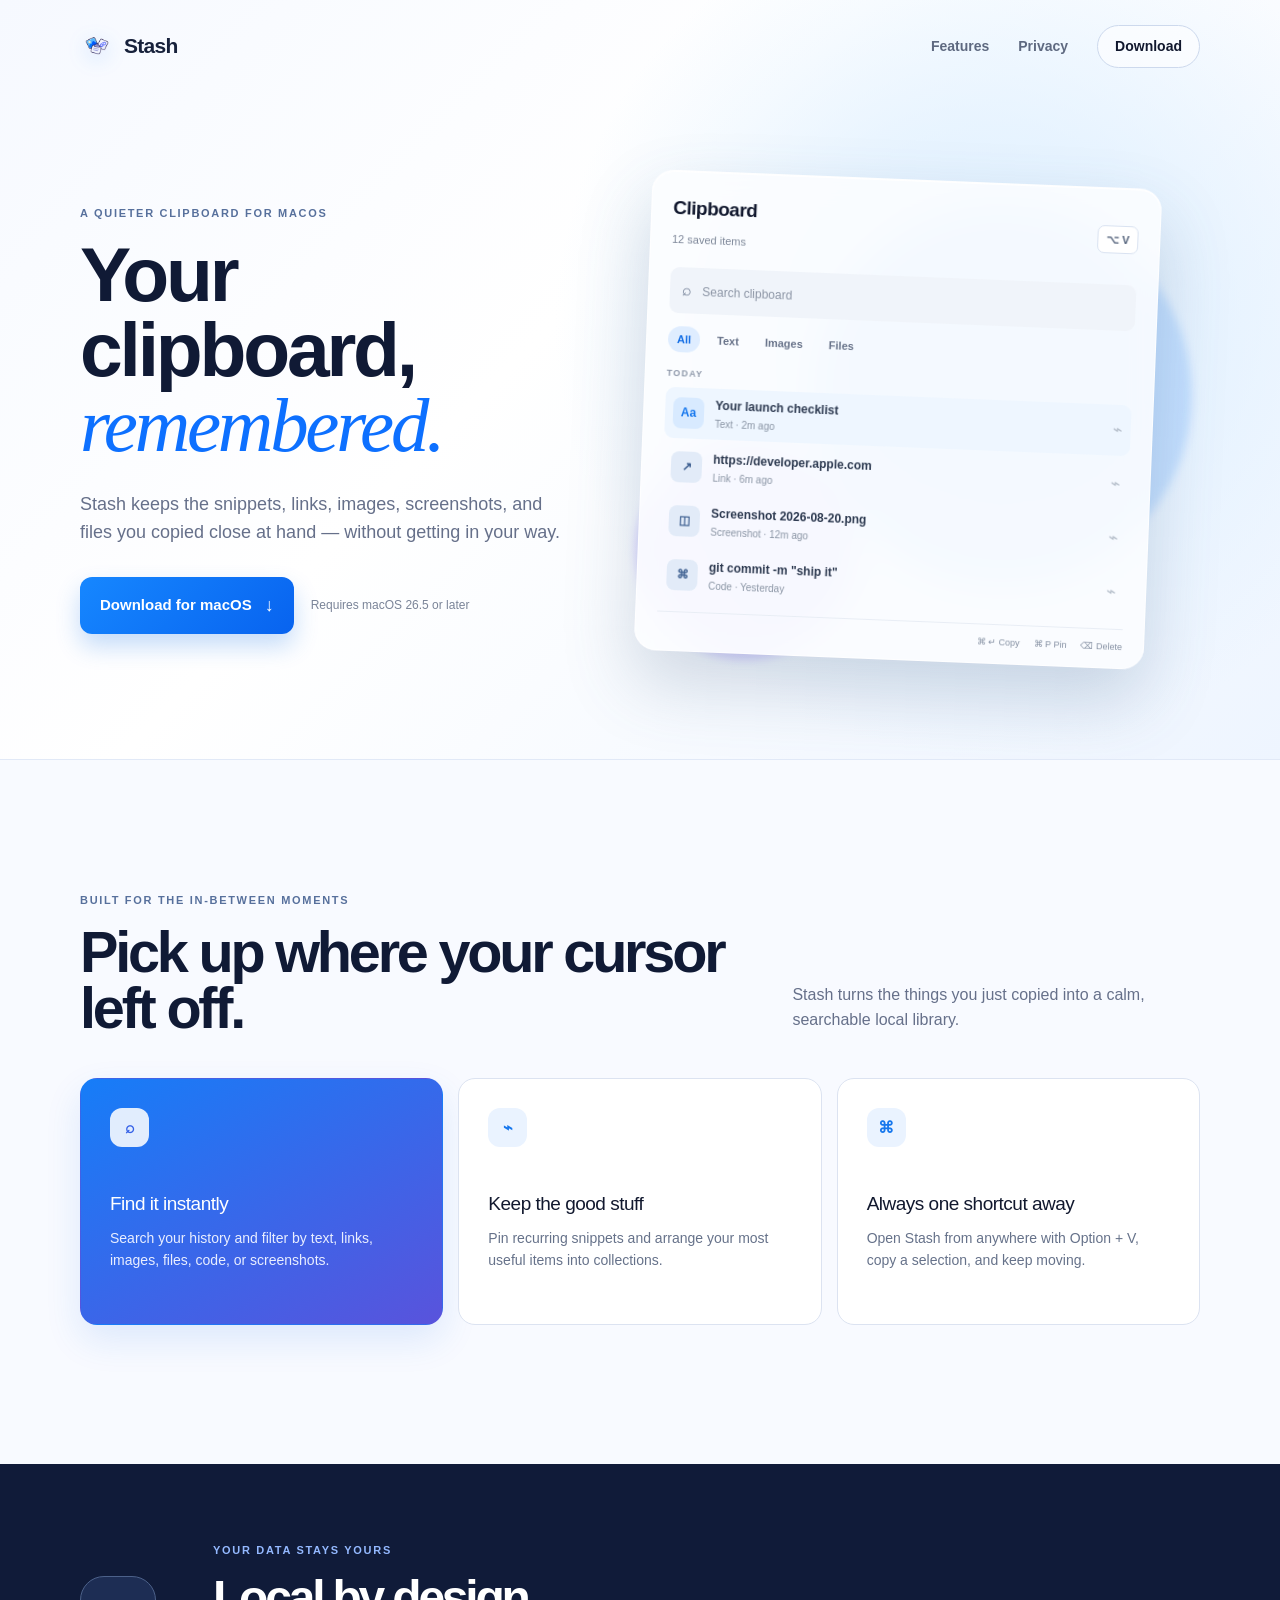
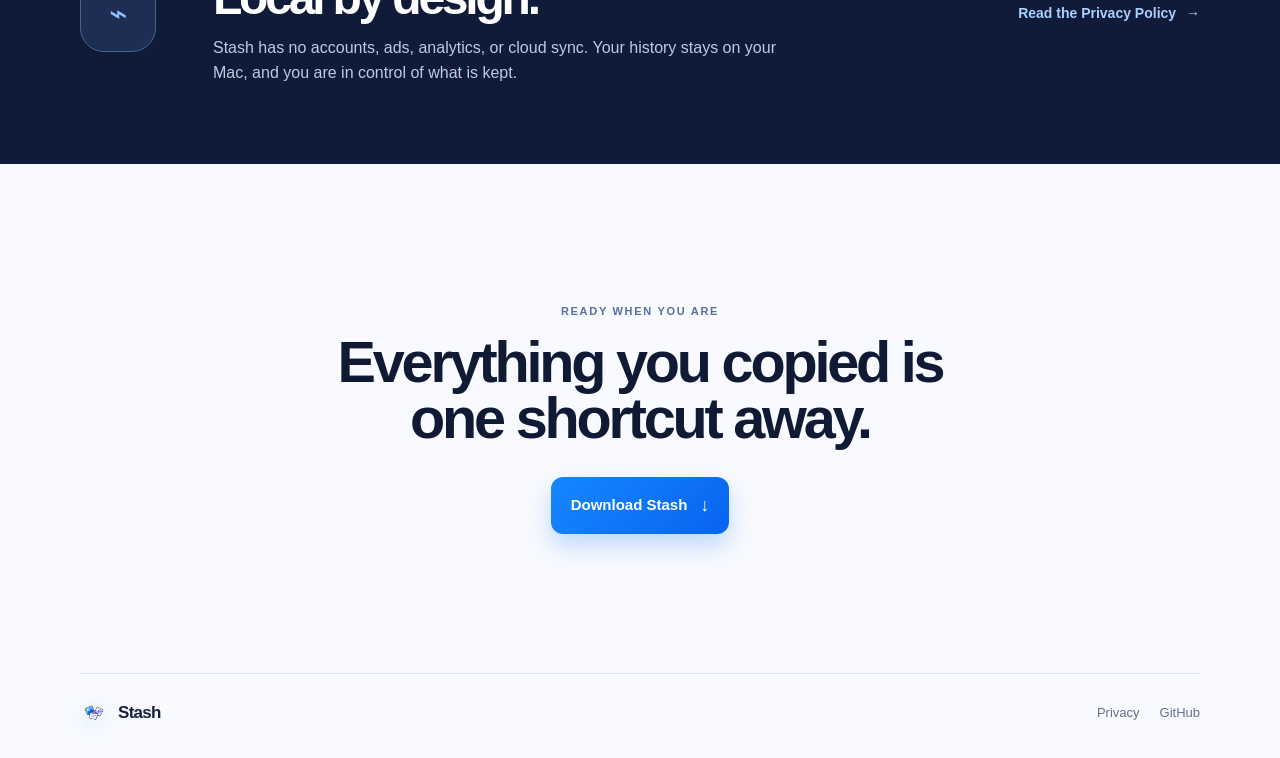
==== index.html @ 4723acd9 "Publica landing page estatica no GitHub Pages" ====
<!DOCTYPE html><html lang="en"><head><meta charSet="utf-8"/><meta name="viewport" content="width=device-width, initial-scale=1"/><link rel="preload" href="/stash-icon.png" as="image"/><link rel="stylesheet" href="/_next/static/css/index.BGW-is2-.css" data-rsc-css-href="/_next/static/css/index.BGW-is2-.css" data-precedence="vite-rsc/importer-resources"/><link rel="modulepreload" fetchPriority="low" href="/_next/static/chunks/index-Bw-GDjbk.js"/><script src="/_next/static/chunks/rolldown-runtime-C60lm6uB.js" type="module" async=""></script><script src="/_next/static/chunks/framework-BgSIrAUN.js" type="module" async=""></script><link rel="modulepreload" href="/_next/static/chunks/layout-segment-context-5Ky5Viv4.js" crossorigin=""/><title>Stash — Your clipboard, remembered.</title><meta name="description" content="A quiet, local clipboard history for macOS."/><meta property="og:title" content="Stash — Your clipboard, remembered."/><meta property="og:description" content="A quiet, local clipboard history for macOS."/><meta property="og:type" content="website"/><meta property="og:image" content="https://stash-clipboard-macos.ivory-sugar-7739.chatgpt.site/og.png"/><meta name="twitter:card" content="summary_large_image"/><meta name="twitter:title" content="Stash — Your clipboard, remembered."/><meta name="twitter:description" content="A quiet, local clipboard history for macOS."/><meta name="twitter:image" content="https://stash-clipboard-macos.ivory-sugar-7739.chatgpt.site/og.png"/><script>Object.assign(((self[Symbol.for("vinext.navigationRuntime")]??={bootstrap:{routeManifest:null},functions:{}}).bootstrap.rsc??={rsc:[]}),{params:{},nav:{"pathname":"/","searchParams":[]}})</script><link rel="modulepreload" href="/_next/static/chunks/index-Bw-GDjbk.js" />
</head><body><main><section class="hero-shell"><nav class="nav wrap" aria-label="Main navigation"><a class="brand" href="/" aria-label="Stash home"><img class="brand-icon" src="/stash-icon.png" alt=""/><span>Stash</span></a><div class="nav-links"><a href="#features">Features</a><a href="/privacy">Privacy</a><a class="nav-download" href="https://github.com/Juan-Severiano/Stash/releases/latest/download/Stash.dmg">Download</a></div></nav><div class="hero wrap"><div class="hero-copy"><p class="eyebrow">A quieter clipboard for macOS</p><h1>Your clipboard,<br/><em>remembered.</em></h1><p class="hero-lede">Stash keeps the snippets, links, images, screenshots, and files you copied close at hand — without getting in your way.</p><div class="hero-actions"><a class="button button-primary" href="https://github.com/Juan-Severiano/Stash/releases/latest/download/Stash.dmg">Download for macOS <span aria-hidden="true">↓</span></a><span class="compatibility">Requires macOS 26.5 or later</span></div></div><div class="panel-stage" aria-label="Stash clipboard history preview"><div class="glow glow-one"></div><div class="glow glow-two"></div><div class="clipboard-panel"><div class="panel-title-row"><div><p>Clipboard</p><span>12 saved items</span></div><span class="panel-badge">⌥ V</span></div><div class="search-box"><span>⌕</span> Search clipboard</div><div class="filter-row"><span class="filter-selected">All</span><span>Text</span><span>Images</span><span>Files</span></div><p class="section-label">TODAY</p><div class="item-list"><div class="clipboard-item"><span class="item-icon">Aa</span><div><strong>Your launch checklist</strong><span>Text · 2m ago</span></div><span class="pin">⌁</span></div><div class="clipboard-item"><span class="item-icon">↗</span><div><strong>https://developer.apple.com</strong><span>Link · 6m ago</span></div><span class="pin">⌁</span></div><div class="clipboard-item"><span class="item-icon">◫</span><div><strong>Screenshot 2026-08-20.png</strong><span>Screenshot · 12m ago</span></div><span class="pin">⌁</span></div><div class="clipboard-item"><span class="item-icon">⌘</span><div><strong>git commit -m &quot;ship it&quot;</strong><span>Code · Yesterday</span></div><span class="pin">⌁</span></div></div><div class="panel-footer"><span>⌘ ↵ Copy</span><span>⌘ P Pin</span><span>⌫ Delete</span></div></div></div></div></section><section id="features" class="features wrap"><p class="eyebrow">Built for the in-between moments</p><div class="section-heading"><h2>Pick up where your cursor left off.</h2><p>Stash turns the things you just copied into a calm, searchable local library.</p></div><div class="feature-grid"><article class="feature-card feature-card-blue"><span class="feature-icon">⌕</span><h3>Find it instantly</h3><p>Search your history and filter by text, links, images, files, code, or screenshots.</p></article><article class="feature-card"><span class="feature-icon">⌁</span><h3>Keep the good stuff</h3><p>Pin recurring snippets and arrange your most useful items into collections.</p></article><article class="feature-card"><span class="feature-icon">⌘</span><h3>Always one shortcut away</h3><p>Open Stash from anywhere with Option + V, copy a selection, and keep moving.</p></article></div></section><section class="privacy-band"><div class="privacy-inner wrap"><div class="privacy-symbol" aria-hidden="true">⌁</div><div><p class="eyebrow">Your data stays yours</p><h2>Local by design.</h2><p>Stash has no accounts, ads, analytics, or cloud sync. Your history stays on your Mac, and you are in control of what is kept.</p></div><a class="text-link" href="/privacy">Read the Privacy Policy <span>→</span></a></div></section><section class="download-section wrap"><p class="eyebrow">Ready when you are</p><h2>Everything you copied is<br/>one shortcut away.</h2><a class="button button-primary" href="https://github.com/Juan-Severiano/Stash/releases/latest/download/Stash.dmg">Download Stash <span aria-hidden="true">↓</span></a></section><footer class="footer wrap"><a class="brand" href="/"><img class="brand-icon" src="/stash-icon.png" alt=""/><span>Stash</span></a><div><a href="/privacy">Privacy</a><a href="https://github.com/Juan-Severiano/Stash">GitHub</a></div></footer></main><script type="module" src="/_next/static/chunks/index-Bw-GDjbk.js" id="_R_" async=""></script><script>((self[Symbol.for("vinext.navigationRuntime")]??={bootstrap:{routeManifest:null},functions:{}}).bootstrap.rsc??={rsc:[]}).rsc.push("2:I[\"8c0f216c4604\",[],\"Children\",1]\n")</script><script>((self[Symbol.for("vinext.navigationRuntime")]??={bootstrap:{routeManifest:null},functions:{}}).bootstrap.rsc??={rsc:[]}).rsc.push("3:I[\"593f344dc510\",[],\"GlobalErrorBoundary\",1]\n")</script><script>((self[Symbol.for("vinext.navigationRuntime")]??={bootstrap:{routeManifest:null},functions:{}}).bootstrap.rsc??={rsc:[]}).rsc.push("4:I[\"0b874ad30386\",[],\"default\",1]\n")</script><script>((self[Symbol.for("vinext.navigationRuntime")]??={bootstrap:{routeManifest:null},functions:{}}).bootstrap.rsc??={rsc:[]}).rsc.push("5:I[\"593f344dc510\",[],\"ErrorBoundary\",1]\n")</script><script>((self[Symbol.for("vinext.navigationRuntime")]??={bootstrap:{routeManifest:null},functions:{}}).bootstrap.rsc??={rsc:[]}).rsc.push("6:I[\"15c18cfaeeff\",[],\"LayoutSegmentProvider\",1]\n")</script><script>((self[Symbol.for("vinext.navigationRuntime")]??={bootstrap:{routeManifest:null},functions:{}}).bootstrap.rsc??={rsc:[]}).rsc.push("7:I[\"8c0f216c4604\",[],\"Slot\",1]\n")</script><script>((self[Symbol.for("vinext.navigationRuntime")]??={bootstrap:{routeManifest:null},functions:{}}).bootstrap.rsc??={rsc:[]}).rsc.push("8:I[\"9276801271d6\",[],\"AppRouterScrollTarget\",1]\n")</script><script>((self[Symbol.for("vinext.navigationRuntime")]??={bootstrap:{routeManifest:null},functions:{}}).bootstrap.rsc??={rsc:[]}).rsc.push("9:I[\"593f344dc510\",[],\"RedirectBoundary\",1]\n")</script><script>((self[Symbol.for("vinext.navigationRuntime")]??={bootstrap:{routeManifest:null},functions:{}}).bootstrap.rsc??={rsc:[]}).rsc.push(":HL[\"/_next/static/css/index.BGW-is2-.css\",\"style\"     ]\n")</script><script>((self[Symbol.for("vinext.navigationRuntime")]??={bootstrap:{routeManifest:null},functions:{}}).bootstrap.rsc??={rsc:[]}).rsc.push("0:{\"__route\":\"route:/\",\"__interceptionContext\":null,\"__layoutIds\":[\"layout:/\"],\"__rootLayout\":\"/\",\"__sourcePage\":\"/page\",\"page:/\":\"$L1\",\"layout:/\":[[[[\"$\",\"link\",\"css:/_next/static/css/index.BGW-is2-.css\",{\"rel\":\"stylesheet\",\"precedence\":\"vite-rsc/importer-resources\",\"href\":\"/_next/static/css/index.BGW-is2-.css\",\"data-rsc-css-href\":\"/_next/static/css/index.BGW-is2-.css\"}],\"$undefined\"],[\"$\",\"html\",null,{\"lang\":\"en\",\"children\":[\"$\",\"body\",null,{\"children\":[\"$\",\"$L2\",null,{}]}]}]],null],\"route:/\":[[[\"$\",\"meta\",null,{\"charSet\":\"utf-8\"}],[[\"$\",\"title\",\"0\",{\"children\":\"Stash — Your clipboard, remembered.\"}],[\"$\",\"meta\",\"1\",{\"name\":\"description\",\"content\":\"A quiet, local clipboard history for macOS.\"}],[\"$\",\"meta\",\"2\",{\"property\":\"og:title\",\"content\":\"Stash — Your clipboard, remembered.\"}],[\"$\",\"meta\",\"3\",{\"property\":\"og:description\",\"content\":\"A quiet, local clipboard history for macOS.\"}],[\"$\",\"meta\",\"4\",{\"property\":\"og:type\",\"content\":\"website\"}],[\"$\",\"meta\",\"5\",{\"property\":\"og:image\",\"content\":\"https://stash-clipboard-macos.ivory-sugar-7739.chatgpt.site/og.png\"}],[\"$\",\"meta\",\"6\",{\"name\":\"twitter:card\",\"content\":\"summary_large_image\"}],[\"$\",\"meta\",\"7\",{\"name\":\"twitter:title\",\"content\":\"Stash — Your clipboard, remembered.\"}],[\"$\",\"meta\",\"8\",{\"name\":\"twitter:description\",\"content\":\"A quiet, local clipboard history for macOS.\"}],[\"$\",\"meta\",\"9\",{\"name\":\"twitter:image\",\"content\":\"https://stash-clipboard-macos.ivory-sugar-7739.chatgpt.site/og.png\"}]],[[\"$\",\"meta\",\"0\",{\"name\":\"viewport\",\"content\":\"width=device-width, initial-scale=1\"}]]],[\"$\",\"$L3\",null,{\"fallback\":\"$4\",\"children\":[\"$\",\"$L5\",null,{\"fallback\":\"$4\",\"children\":[\"$\",\"$L6\",null,{\"providerId\":\"layout:/\",\"segmentMap\":{\"children\":[]},\"children\":[\"$\",\"$L7\",null,{\"id\":\"layout:/\",\"parallelSlots\":\"$undefined\",\"children\":[\"$\",\"$L8\",null,{\"children\":[\"$\",\"$L9\",null,{\"children\":[[\"$\",\"$L6\",null,{\"providerId\":\"page:/\",\"segmentMap\":{\"children\":[\"__PAGE__\"]},\"children\":[\"$\",\"$L7\",null,{\"id\":\"page:/\"}]}],null]}]}]}]}]}]}],null,null],\"__layoutFlags\":{\"layout:/\":\"s\"},\"__artifactCompatibility\":{\"schemaVersion\":1,\"graphVersion\":\"app-route-graph:1177fd80f83fa7b0\",\"deploymentVersion\":\"887eb1db-2592-4e6c-a9b5-d853a7f8a466\",\"appElementsSchemaVersion\":1,\"rscPayloadSchemaVersion\":1,\"rootBoundaryId\":\"/\",\"renderEpoch\":null},\"__renderObservation\":{\"schemaVersion\":1,\"output\":{\"kind\":\"app-rsc\",\"mountedSlotsFingerprint\":null,\"renderEpoch\":null,\"rootBoundaryId\":\"/\",\"routeId\":\"route:/\"},\"completeness\":\"partial\",\"boundaryOutcome\":{\"kind\":\"unknown\"},\"requestApis\":[{\"kind\":\"connection\",\"status\":\"unknown\"},{\"kind\":\"cookies\",\"status\":\"unknown\"},{\"kind\":\"draftMode\",\"status\":\"unknown\"},{\"kind\":\"headers\",\"status\":\"unknown\"},{\"kind\":\"params\",\"status\":\"unknown\"},{\"kind\":\"searchParams\",\"status\":\"unknown\"}],\"dynamicFetches\":[],\"cacheTags\":[\"/\",\"_N_T_/\",\"_N_T_/index\",\"_N_T_/layout\",\"_N_T_/page\"],\"pathTags\":[\"/\"],\"cacheability\":\"unknown\",\"downgrade\":{\"target\":\"freshRender\",\"reasons\":[{\"code\":\"CP_DOWNGRADE_CACHEABILITY_UNKNOWN\",\"target\":\"freshRender\"},{\"code\":\"CP_DOWNGRADE_INCOMPLETE_OBSERVATION\",\"completeness\":\"partial\",\"target\":\"freshRender\"},{\"code\":\"CP_DOWNGRADE_UNKNOWN_REQUEST_API\",\"requestApi\":\"connection\",\"target\":\"freshRender\"},{\"code\":\"CP_DOWNGRADE_UNKNOWN_REQUEST_API\",\"requestApi\":\"cookies\",\"target\":\"freshRender\"},{\"code\":\"CP_DOWNGRADE_UNKNOWN_REQUEST_API\",\"requestApi\":\"draftMode\",\"target\":\"freshRender\"},{\"code\":\"CP_DOWNGRADE_UNKNOWN_REQUEST_API\",\"requestApi\":\"headers\",\"target\":\"freshRender\"},{\"code\":\"CP_DOWNGRADE_UNKNOWN_REQUEST_API\",\"requestApi\":\"params\",\"target\":\"freshRender\"},{\"code\":\"CP_DOWNGRADE_UNKNOWN_REQUEST_API\",\"requestApi\":\"searchParams\",\"target\":\"freshRender\"}],\"fallback\":{\"kind\":\"breakerFallback\",\"code\":\"CP_PRIVATE_DYNAMIC_DOWNGRADE\",\"mode\":\"renderFresh\",\"scope\":\"affectedOutput\",\"fields\":{\"reasonCodes\":[\"CP_DOWNGRADE_CACHEABILITY_UNKNOWN\",\"CP_DOWNGRADE_INCOMPLETE_OBSERVATION\",\"CP_DOWNGRADE_UNKNOWN_REQUEST_API\",\"CP_DOWNGRADE_UNKNOWN_REQUEST_API\",\"CP_DOWNGRADE_UNKNOWN_REQUEST_API\",\"CP_DOWNGRADE_UNKNOWN_REQUEST_API\",\"CP_DOWNGRADE_UNKNOWN_REQUEST_API\",\"CP_DOWNGRADE_UNKNOWN_REQUEST_API\"],\"target\":\"freshRender\"}},\"isPublicCacheCandidate\":false}}}\n")</script><script>((self[Symbol.for("vinext.navigationRuntime")]??={bootstrap:{routeManifest:null},functions:{}}).bootstrap.rsc??={rsc:[]}).rsc.push(":HL[\"/stash-icon.png\",\"image\"]\n")</script><script>((self[Symbol.for("vinext.navigationRuntime")]??={bootstrap:{routeManifest:null},functions:{}}).bootstrap.rsc??={rsc:[]}).rsc.push("1:[\"$\",\"main\",null,{\"children\":[[\"$\",\"section\",null,{\"className\":\"hero-shell\",\"children\":[[\"$\",\"nav\",null,{\"className\":\"nav wrap\",\"aria-label\":\"Main navigation\",\"children\":[[\"$\",\"a\",null,{\"className\":\"brand\",\"href\":\"/\",\"aria-label\":\"Stash home\",\"children\":[[\"$\",\"img\",null,{\"className\":\"brand-icon\",\"src\":\"/stash-icon.png\",\"alt\":\"\"}],[\"$\",\"span\",null,{\"children\":\"Stash\"}]]}],[\"$\",\"div\",null,{\"className\":\"nav-links\",\"children\":[[\"$\",\"a\",null,{\"href\":\"#features\",\"children\":\"Features\"}],[\"$\",\"a\",null,{\"href\":\"/privacy\",\"children\":\"Privacy\"}],[\"$\",\"a\",null,{\"className\":\"nav-download\",\"href\":\"https://github.com/Juan-Severiano/Stash/releases/latest/download/Stash.dmg\",\"children\":\"Download\"}]]}]]}],[\"$\",\"div\",null,{\"className\":\"hero wrap\",\"children\":[[\"$\",\"div\",null,{\"className\":\"hero-copy\",\"children\":[[\"$\",\"p\",null,{\"className\":\"eyebrow\",\"children\":\"A quieter clipboard for macOS\"}],[\"$\",\"h1\",null,{\"children\":[\"Your clipboard,\",[\"$\",\"br\",null,{}],[\"$\",\"em\",null,{\"children\":\"remembered.\"}]]}],[\"$\",\"p\",null,{\"className\":\"hero-lede\",\"children\":\"Stash keeps the snippets, links, images, screenshots, and files you copied close at hand — without getting in your way.\"}],[\"$\",\"div\",null,{\"className\":\"hero-actions\",\"children\":[[\"$\",\"a\",null,{\"className\":\"button button-primary\",\"href\":\"https://github.com/Juan-Severiano/Stash/releases/latest/download/Stash.dmg\",\"children\":[\"Download for macOS \",[\"$\",\"span\",null,{\"aria-hidden\":\"true\",\"children\":\"↓\"}]]}],[\"$\",\"span\",null,{\"className\":\"compatibility\",\"children\":\"Requires macOS 26.5 or later\"}]]}]]}],[\"$\",\"div\",null,{\"className\":\"panel-stage\",\"aria-label\":\"Stash clipboard history preview\",\"children\":[[\"$\",\"div\",null,{\"className\":\"glow glow-one\"}],[\"$\",\"div\",null,{\"className\":\"glow glow-two\"}],[\"$\",\"div\",null,{\"className\":\"clipboard-panel\",\"children\":[[\"$\",\"div\",null,{\"className\":\"panel-title-row\",\"children\":[[\"$\",\"div\",null,{\"children\":[[\"$\",\"p\",null,{\"children\":\"Clipboard\"}],[\"$\",\"span\",null,{\"children\":\"12 saved items\"}]]}],[\"$\",\"span\",null,{\"className\":\"panel-badge\",\"children\":\"⌥ V\"}]]}],[\"$\",\"div\",null,{\"className\":\"search-box\",\"children\":[[\"$\",\"span\",null,{\"children\":\"⌕\"}],\" Search clipboard\"]}],[\"$\",\"div\",null,{\"className\":\"filter-row\",\"children\":[[\"$\",\"span\",null,{\"className\":\"filter-selected\",\"children\":\"All\"}],[\"$\",\"span\",null,{\"children\":\"Text\"}],[\"$\",\"span\",null,{\"children\":\"Images\"}],[\"$\",\"span\",null,{\"children\":\"Files\"}]]}],[\"$\",\"p\",null,{\"className\":\"section-label\",\"children\":\"TODAY\"}],[\"$\",\"div\",null,{\"className\":\"item-list\",\"children\":[[\"$\",\"div\",\"Your launch checklist\",{\"className\":\"clipboard-item\",\"children\":[[\"$\",\"span\",null,{\"className\":\"item-icon\",\"children\":\"Aa\"}],[\"$\",\"div\",null,{\"children\":[[\"$\",\"strong\",null,{\"children\":\"Your launch checklist\"}],[\"$\",\"span\",null,{\"children\":\"Text · 2m ago\"}]]}],[\"$\",\"span\",null,{\"className\":\"pin\",\"children\":\"⌁\"}]]}],[\"$\",\"div\",\"https://developer.apple.com\",{\"className\":\"clipboard-item\",\"children\":[[\"$\",\"span\",null,{\"className\":\"item-icon\",\"children\":\"↗\"}],[\"$\",\"div\",null,{\"children\":[[\"$\",\"strong\",null,{\"children\":\"https://developer.apple.com\"}],[\"$\",\"span\",null,{\"children\":\"Link · 6m ago\"}]]}],[\"$\",\"span\",null,{\"className\":\"pin\",\"children\":\"⌁\"}]]}],[\"$\",\"div\",\"Screenshot 2026-08-20.png\",{\"className\":\"clipboard-item\",\"children\":[[\"$\",\"span\",null,{\"className\":\"item-icon\",\"children\":\"◫\"}],[\"$\",\"div\",null,{\"children\":[[\"$\",\"strong\",null,{\"children\":\"Screenshot 2026-08-20.png\"}],[\"$\",\"span\",null,{\"children\":\"Screenshot · 12m ago\"}]]}],[\"$\",\"span\",null,{\"className\":\"pin\",\"children\":\"⌁\"}]]}],[\"$\",\"div\",\"git commit -m \\\"ship it\\\"\",{\"className\":\"clipboard-item\",\"children\":[[\"$\",\"span\",null,{\"className\":\"item-icon\",\"children\":\"⌘\"}],[\"$\",\"div\",null,{\"children\":[[\"$\",\"strong\",null,{\"children\":\"git commit -m \\\"ship it\\\"\"}],[\"$\",\"span\",null,{\"children\":\"Code · Yesterday\"}]]}],[\"$\",\"span\",null,{\"className\":\"pin\",\"children\":\"⌁\"}]]}]]}],[\"$\",\"div\",null,{\"className\":\"panel-footer\",\"children\":[[\"$\",\"span\",null,{\"children\":\"⌘ ↵ Copy\"}],[\"$\",\"span\",null,{\"children\":\"⌘ P Pin\"}],[\"$\",\"span\",null,{\"children\":\"⌫ Delete\"}]]}]]}]]}]]}]]}],[\"$\",\"section\",null,{\"id\":\"features\",\"className\":\"features wrap\",\"children\":[[\"$\",\"p\",null,{\"className\":\"eyebrow\",\"children\":\"Built for the in-between moments\"}],[\"$\",\"div\",null,{\"className\":\"section-heading\",\"children\":[[\"$\",\"h2\",null,{\"children\":\"Pick up where your cursor left off.\"}],[\"$\",\"p\",null,{\"children\":\"Stash turns the things you just copied into a calm, searchable local library.\"}]]}],[\"$\",\"div\",null,{\"className\":\"feature-grid\",\"children\":[[\"$\",\"article\",null,{\"className\":\"feature-card feature-card-blue\",\"children\":[[\"$\",\"span\",null,{\"className\":\"feature-icon\",\"children\":\"⌕\"}],[\"$\",\"h3\",null,{\"children\":\"Find it instantly\"}],[\"$\",\"p\",null,{\"children\":\"Search your history and filter by text, links, images, files, code, or screenshots.\"}]]}],\"$La\",\"$Lb\"]}]]}],\"$Lc\",\"$Ld\",\"$Le\"]}]\n")</script><script>((self[Symbol.for("vinext.navigationRuntime")]??={bootstrap:{routeManifest:null},functions:{}}).bootstrap.rsc??={rsc:[]}).rsc.push("a:[\"$\",\"article\",null,{\"className\":\"feature-card\",\"children\":[[\"$\",\"span\",null,{\"className\":\"feature-icon\",\"children\":\"⌁\"}],[\"$\",\"h3\",null,{\"children\":\"Keep the good stuff\"}],[\"$\",\"p\",null,{\"children\":\"Pin recurring snippets and arrange your most useful items into collections.\"}]]}]\n")</script><script>((self[Symbol.for("vinext.navigationRuntime")]??={bootstrap:{routeManifest:null},functions:{}}).bootstrap.rsc??={rsc:[]}).rsc.push("b:[\"$\",\"article\",null,{\"className\":\"feature-card\",\"children\":[[\"$\",\"span\",null,{\"className\":\"feature-icon\",\"children\":\"⌘\"}],[\"$\",\"h3\",null,{\"children\":\"Always one shortcut away\"}],[\"$\",\"p\",null,{\"children\":\"Open Stash from anywhere with Option + V, copy a selection, and keep moving.\"}]]}]\n")</script><script>((self[Symbol.for("vinext.navigationRuntime")]??={bootstrap:{routeManifest:null},functions:{}}).bootstrap.rsc??={rsc:[]}).rsc.push("c:[\"$\",\"section\",null,{\"className\":\"privacy-band\",\"children\":[\"$\",\"div\",null,{\"className\":\"privacy-inner wrap\",\"children\":[[\"$\",\"div\",null,{\"className\":\"privacy-symbol\",\"aria-hidden\":\"true\",\"children\":\"⌁\"}],[\"$\",\"div\",null,{\"children\":[[\"$\",\"p\",null,{\"className\":\"eyebrow\",\"children\":\"Your data stays yours\"}],[\"$\",\"h2\",null,{\"children\":\"Local by design.\"}],[\"$\",\"p\",null,{\"children\":\"Stash has no accounts, ads, analytics, or cloud sync. Your history stays on your Mac, and you are in control of what is kept.\"}]]}],[\"$\",\"a\",null,{\"className\":\"text-link\",\"href\":\"/privacy\",\"children\":[\"Read the Privacy Policy \",[\"$\",\"span\",null,{\"children\":\"→\"}]]}]]}]}]\n")</script><script>((self[Symbol.for("vinext.navigationRuntime")]??={bootstrap:{routeManifest:null},functions:{}}).bootstrap.rsc??={rsc:[]}).rsc.push("d:[\"$\",\"section\",null,{\"className\":\"download-section wrap\",\"children\":[[\"$\",\"p\",null,{\"className\":\"eyebrow\",\"children\":\"Ready when you are\"}],[\"$\",\"h2\",null,{\"children\":[\"Everything you copied is\",[\"$\",\"br\",null,{}],\"one shortcut away.\"]}],[\"$\",\"a\",null,{\"className\":\"button button-primary\",\"href\":\"https://github.com/Juan-Severiano/Stash/releases/latest/download/Stash.dmg\",\"children\":[\"Download Stash \",[\"$\",\"span\",null,{\"aria-hidden\":\"true\",\"children\":\"↓\"}]]}]]}]\n")</script><script>((self[Symbol.for("vinext.navigationRuntime")]??={bootstrap:{routeManifest:null},functions:{}}).bootstrap.rsc??={rsc:[]}).rsc.push("e:[\"$\",\"footer\",null,{\"className\":\"footer wrap\",\"children\":[[\"$\",\"a\",null,{\"className\":\"brand\",\"href\":\"/\",\"children\":[[\"$\",\"img\",null,{\"className\":\"brand-icon\",\"src\":\"/stash-icon.png\",\"alt\":\"\"}],[\"$\",\"span\",null,{\"children\":\"Stash\"}]]}],[\"$\",\"div\",null,{\"children\":[[\"$\",\"a\",null,{\"href\":\"/privacy\",\"children\":\"Privacy\"}],[\"$\",\"a\",null,{\"href\":\"https://github.com/Juan-Severiano/Stash\",\"children\":\"GitHub\"}]]}]]}]\n")</script><script>Object.assign(((self[Symbol.for("vinext.navigationRuntime")]??={bootstrap:{routeManifest:null},functions:{}}).bootstrap.rsc??={rsc:[]}),{"initialCacheKind":"static"});((self[Symbol.for("vinext.navigationRuntime")]??={bootstrap:{routeManifest:null},functions:{}}).bootstrap.rsc??={rsc:[]}).done=true</script></body></html>
---- _next/static/css/index.BGW-is2-.css ----
/*! tailwindcss v4.2.1 | MIT License | https://tailwindcss.com */
@layer properties{@supports (((-webkit-hyphens:none)) and (not (margin-trim:inline))) or ((-moz-orient:inline) and (not (color:rgb(from red r g b)))){*,:before,:after{--tw-blur:initial;--tw-brightness:initial;--tw-contrast:initial;--tw-grayscale:initial;--tw-hue-rotate:initial;--tw-invert:initial;--tw-opacity:initial;--tw-saturate:initial;--tw-sepia:initial;--tw-drop-shadow:initial;--tw-drop-shadow-color:initial;--tw-drop-shadow-alpha:100%;--tw-drop-shadow-size:initial}::backdrop{--tw-blur:initial;--tw-brightness:initial;--tw-contrast:initial;--tw-grayscale:initial;--tw-hue-rotate:initial;--tw-invert:initial;--tw-opacity:initial;--tw-saturate:initial;--tw-sepia:initial;--tw-drop-shadow:initial;--tw-drop-shadow-color:initial;--tw-drop-shadow-alpha:100%;--tw-drop-shadow-size:initial}}}@layer theme{:root,:host{--font-sans:ui-sans-serif, system-ui, sans-serif, "Apple Color Emoji", "Segoe UI Emoji", "Segoe UI Symbol", "Noto Color Emoji";--font-mono:ui-monospace, SFMono-Regular, Menlo, Monaco, Consolas, "Liberation Mono", "Courier New", monospace;--spacing:.25rem;--default-font-family:var(--font-sans);--default-mono-font-family:var(--font-mono)}}@layer base{*,:after,:before{box-sizing:border-box;border:0 solid;margin:0;padding:0}::backdrop{box-sizing:border-box;border:0 solid;margin:0;padding:0}::file-selector-button{box-sizing:border-box;border:0 solid;margin:0;padding:0}html,:host{-webkit-text-size-adjust:100%;tab-size:4;line-height:1.5;font-family:var(--default-font-family,ui-sans-serif, system-ui, sans-serif, "Apple Color Emoji", "Segoe UI Emoji", "Segoe UI Symbol", "Noto Color Emoji");font-feature-settings:var(--default-font-feature-settings,normal);font-variation-settings:var(--default-font-variation-settings,normal);-webkit-tap-highlight-color:transparent}hr{height:0;color:inherit;border-top-width:1px}abbr:where([title]){-webkit-text-decoration:underline dotted;text-decoration:underline dotted}h1,h2,h3,h4,h5,h6{font-size:inherit;font-weight:inherit}a{color:inherit;-webkit-text-decoration:inherit;-webkit-text-decoration:inherit;-webkit-text-decoration:inherit;-webkit-text-decoration:inherit;text-decoration:inherit}b,strong{font-weight:bolder}code,kbd,samp,pre{font-family:var(--default-mono-font-family,ui-monospace, SFMono-Regular, Menlo, Monaco, Consolas, "Liberation Mono", "Courier New", monospace);font-feature-settings:var(--default-mono-font-feature-settings,normal);font-variation-settings:var(--default-mono-font-variation-settings,normal);font-size:1em}small{font-size:80%}sub,sup{vertical-align:baseline;font-size:75%;line-height:0;position:relative}sub{bottom:-.25em}sup{top:-.5em}table{text-indent:0;border-color:inherit;border-collapse:collapse}:-moz-focusring{outline:auto}progress{vertical-align:baseline}summary{display:list-item}ol,ul,menu{list-style:none}img,svg,video,canvas,audio,iframe,embed,object{vertical-align:middle;display:block}img,video{max-width:100%;height:auto}button,input,select,optgroup,textarea{font:inherit;font-feature-settings:inherit;font-variation-settings:inherit;letter-spacing:inherit;color:inherit;opacity:1;background-color:#0000;border-radius:0}::file-selector-button{font:inherit;font-feature-settings:inherit;font-variation-settings:inherit;letter-spacing:inherit;color:inherit;opacity:1;background-color:#0000;border-radius:0}:where(select:is([multiple],[size])) optgroup{font-weight:bolder}:where(select:is([multiple],[size])) optgroup option{padding-inline-start:20px}::file-selector-button{margin-inline-end:4px}::placeholder{opacity:1}@supports (not ((-webkit-appearance:-apple-pay-button))) or (contain-intrinsic-size:1px){::placeholder{color:currentColor}@supports (color:color-mix(in lab, red, red)){::placeholder{color:color-mix(in oklab, currentcolor 50%, transparent)}}}textarea{resize:vertical}::-webkit-search-decoration{-webkit-appearance:none}::-webkit-date-and-time-value{min-height:1lh;text-align:inherit}::-webkit-datetime-edit{display:inline-flex}::-webkit-datetime-edit-fields-wrapper{padding:0}::-webkit-datetime-edit{padding-block:0}::-webkit-datetime-edit-year-field{padding-block:0}::-webkit-datetime-edit-month-field{padding-block:0}::-webkit-datetime-edit-day-field{padding-block:0}::-webkit-datetime-edit-hour-field{padding-block:0}::-webkit-datetime-edit-minute-field{padding-block:0}::-webkit-datetime-edit-second-field{padding-block:0}::-webkit-datetime-edit-millisecond-field{padding-block:0}::-webkit-datetime-edit-meridiem-field{padding-block:0}::-webkit-calendar-picker-indicator{line-height:1}:-moz-ui-invalid{box-shadow:none}button,input:where([type=button],[type=reset],[type=submit]){-webkit-appearance:button;appearance:button}::file-selector-button{-webkit-appearance:button;appearance:button}::-webkit-inner-spin-button{height:auto}::-webkit-outer-spin-button{height:auto}[hidden]:where(:not([hidden=until-found])){display:none!important}}@layer components;@layer utilities{.relative{position:relative}.start{inset-inline-start:var(--spacing)}.table{display:table}.filter{filter:var(--tw-blur,) var(--tw-brightness,) var(--tw-contrast,) var(--tw-grayscale,) var(--tw-hue-rotate,) var(--tw-invert,) var(--tw-saturate,) var(--tw-sepia,) var(--tw-drop-shadow,)}}.brand-icon{object-fit:contain;filter:drop-shadow(0 5px 10px #0d70ff26);width:34px;height:34px}.footer .brand-icon{width:28px;height:28px}:root{--ink:#11182e;--muted:#66708a;--line:#dce3f1;--blue:#0d70ff;--paper:#f8faff}*{box-sizing:border-box}html{scroll-behavior:smooth}body{background:var(--paper);color:var(--ink);margin:0;font-family:Arial,Helvetica,sans-serif}a{color:inherit;text-decoration:none}.wrap{width:min(1120px,100% - 48px);margin:0 auto}.hero-shell{background:radial-gradient(circle at 77% 43%,#dbeeff 0,#dbeeff99 19%,#0000 40%),linear-gradient(135deg,#f6f9ff 0%,#fff 43%,#eef5ff 100%);border-bottom:1px solid #e1e9f7;min-height:760px;overflow:hidden}.nav{justify-content:space-between;align-items:center;height:92px;display:flex}.brand{color:#17213b;letter-spacing:-.7px;align-items:center;gap:10px;font-size:21px;font-weight:800;display:inline-flex}.brand-mark{color:#fff;background:linear-gradient(145deg,#0e7dff,#6157df);border-radius:10px;place-items:center;width:32px;height:32px;font:800 16px/1 Georgia,serif;display:grid;transform:rotate(-6deg);box-shadow:0 7px 15px #0d70ff38}.nav-links{color:#5e6980;align-items:center;gap:29px;font-size:14px;font-weight:650;display:flex}.nav-download{color:var(--ink);background:#fff9;border:1px solid #cdd9ed;border-radius:99px;padding:10px 17px}.hero{grid-template-columns:.89fr 1.11fr;align-items:center;gap:30px;min-height:655px;display:grid}.eyebrow{color:#57709c;letter-spacing:1.7px;text-transform:uppercase;margin:0 0 15px;font-size:11px;font-weight:800}.hero h1,h2{color:#101a35;letter-spacing:-3.2px;margin:0;font-weight:790;line-height:.98}.hero h1{font-size:clamp(52px,6vw,80px)}.hero h1 em{color:var(--blue);font-family:Georgia,serif;font-weight:500}.hero-lede{max-width:485px;color:var(--muted);margin:26px 0 30px;font-size:18px;line-height:1.58}.hero-actions{flex-wrap:wrap;align-items:center;gap:17px;display:flex}.button{border-radius:12px;justify-content:center;align-items:center;gap:13px;padding:15px 20px;font-size:15px;font-weight:750;transition:transform .2s,box-shadow .2s;display:inline-flex}.button:hover{transform:translateY(-2px)}.button-primary{color:#fff;background:linear-gradient(135deg,#1687ff,#0863ef);box-shadow:0 12px 25px #0b6ee43d}.button-primary span{font-size:18px}.compatibility{color:#7a8498;font-size:12px}.panel-stage{isolation:isolate;place-items:center;min-height:540px;display:grid;position:relative}.glow{z-index:-1;filter:blur(4px);border-radius:999px;position:absolute}.glow-one{background:#80baff59;width:380px;height:380px;top:55px;right:8px}.glow-two{background:#a895ff59;width:220px;height:220px;bottom:30px;left:40px}.clipboard-panel{-webkit-backdrop-filter:blur(16px);backdrop-filter:blur(16px);background:#fcfdffde;border:1px solid #ffffffc7;border-radius:22px;width:min(100%,510px);padding:23px 21px 14px;transform:rotate(2.3deg);box-shadow:0 32px 70px #4664873b,inset 0 1px #fff}.panel-title-row,.clipboard-item,.panel-footer{align-items:center;display:flex}.panel-title-row{justify-content:space-between;margin-bottom:17px}.panel-title-row p{letter-spacing:-.5px;margin:0 0 3px;font-size:19px;font-weight:780}.panel-title-row span{color:#7d8799;font-size:11px}.panel-badge{background:#fff;border:1px solid #d9e2f1;border-radius:7px;padding:5px 8px;font-weight:800;color:#52617a!important}.search-box{color:#8b94a4;background:#f0f4fa;border-radius:9px;padding:11px 12px;font-size:12px}.search-box span{color:#63718a;margin-right:7px;font-size:16px}.filter-row{color:#68738a;gap:8px;padding:13px 0 10px;font-size:11px;font-weight:700;display:flex}.filter-row span{border-radius:99px;padding:5px 9px}.filter-selected{color:#126de5;background:#dfedff}.section-label{color:#8e98aa;letter-spacing:1.2px;margin:5px 0 6px;font-size:9px;font-weight:800}.item-list{gap:3px;display:grid}.clipboard-item{border-radius:9px;gap:11px;padding:8px}.clipboard-item:first-child{background:#eef6ff}.item-icon{color:#3d5f90;background:#e2ebf8;border-radius:8px;place-items:center;width:31px;height:31px;font-size:12px;font-weight:800;display:grid}.clipboard-item:first-child .item-icon{color:#1677ed;background:#d8eaff}.clipboard-item div{gap:2px;min-width:0;display:grid}.clipboard-item strong{text-overflow:ellipsis;white-space:nowrap;color:#2c3950;max-width:330px;font-size:12px;overflow:hidden}.clipboard-item div span{color:#8994a4;font-size:10px}.pin{color:#b1bac7;margin-left:auto}.panel-footer{color:#8590a3;border-top:1px solid #e8edf5;justify-content:flex-end;gap:14px;margin-top:11px;padding-top:11px;font-size:9px}.features{padding:132px 0 139px}.section-heading{grid-template-columns:1fr .62fr;align-items:end;gap:55px;margin-bottom:42px;display:grid}.section-heading h2,.privacy-inner h2,.download-section h2{font-size:clamp(38px,4.5vw,58px)}.section-heading p{max-width:385px;color:var(--muted);margin:0 0 4px;font-size:16px;line-height:1.55}.feature-grid{grid-template-columns:repeat(3,1fr);gap:15px;display:grid}.feature-card{border:1px solid var(--line);background:#fff;border-radius:17px;min-height:247px;padding:29px}.feature-card-blue{color:#fff;background:linear-gradient(150deg,#167df8,#5953dc);border-color:#0000;box-shadow:0 15px 36px #156fe31f}.feature-icon{color:#1677ed;background:#eaf3ff;border-radius:12px;place-items:center;width:39px;height:39px;margin-bottom:43px;font-weight:900;display:grid}.feature-card-blue .feature-icon{color:#3561e7;background:#fffd}.feature-card h3{letter-spacing:-.5px;margin:0 0 9px;font-size:19px}.feature-card p{color:#66728a;margin:0;font-size:14px;line-height:1.55}.feature-card-blue p{color:#e9eeff}.privacy-band{color:#fff;background:#101b39}.privacy-inner{grid-template-columns:100px 1fr auto;align-items:center;gap:33px;padding:78px 0;display:grid}.privacy-inner h2{color:#fff;font-size:48px}.privacy-inner .eyebrow{color:#94b9ff}.privacy-inner p:not(.eyebrow){color:#becae1;max-width:590px;margin:15px 0 0;line-height:1.55}.privacy-symbol{color:#8ec0ff;background:#1d2d54;border:1px solid #4c618a;border-radius:24px;place-items:center;width:76px;height:76px;font-size:31px;display:grid}.text-link{color:#2278ee;white-space:nowrap;font-size:14px;font-weight:750}.privacy-inner .text-link{color:#a9d0ff}.text-link span{margin-left:6px}.download-section{text-align:center;padding:139px 0}.download-section h2{margin-bottom:30px}.footer{border-top:1px solid #dce4f0;justify-content:space-between;align-items:center;padding:25px 0 31px;display:flex}.footer .brand{font-size:17px}.footer .brand-mark{border-radius:8px;width:27px;height:27px;font-size:13px}.footer>div,.footer>a:not(.brand){color:#647087;gap:20px;font-size:13px;display:flex}.policy-page{background:#fbfcff;min-height:100vh}.policy{max-width:780px;padding-top:95px;padding-bottom:100px}.policy h1{color:#101a35;letter-spacing:-3px;margin:0;font-size:clamp(46px,6vw,72px);line-height:.98}.policy-updated{color:#7c8799;margin:20px 0 55px;font-size:14px}.policy section{border-top:1px solid #dce4f0;padding:29px 0}.policy h2{letter-spacing:-1px;font-size:26px}.policy section p{color:#59657a;font-size:16px;line-height:1.68}.policy section p+p{margin-top:15px}@media (max-width:780px){.wrap{width:min(100% - 32px,620px)}.nav{height:74px}.nav-links{gap:16px}.nav-links>a:not(.nav-download){display:none}.hero{grid-template-columns:1fr;padding:67px 0 76px}.panel-stage{min-height:430px;margin-top:11px}.clipboard-panel{transform:rotate(0)}.section-heading,.feature-grid,.privacy-inner{grid-template-columns:1fr}.section-heading{gap:18px}.features{padding:84px 0}.privacy-inner{gap:20px;padding:62px 0}.privacy-symbol{display:none}.privacy-inner h2{font-size:41px}.download-section{padding:86px 0}.footer{gap:20px}.panel-footer{gap:8px}.clipboard-item strong{max-width:210px}}@property --tw-blur{syntax:"*";inherits:false}@property --tw-brightness{syntax:"*";inherits:false}@property --tw-contrast{syntax:"*";inherits:false}@property --tw-grayscale{syntax:"*";inherits:false}@property --tw-hue-rotate{syntax:"*";inherits:false}@property --tw-invert{syntax:"*";inherits:false}@property --tw-opacity{syntax:"*";inherits:false}@property --tw-saturate{syntax:"*";inherits:false}@property --tw-sepia{syntax:"*";inherits:false}@property --tw-drop-shadow{syntax:"*";inherits:false}@property --tw-drop-shadow-color{syntax:"*";inherits:false}@property --tw-drop-shadow-alpha{syntax:"<percentage>";inherits:false;initial-value:100%}@property --tw-drop-shadow-size{syntax:"*";inherits:false}
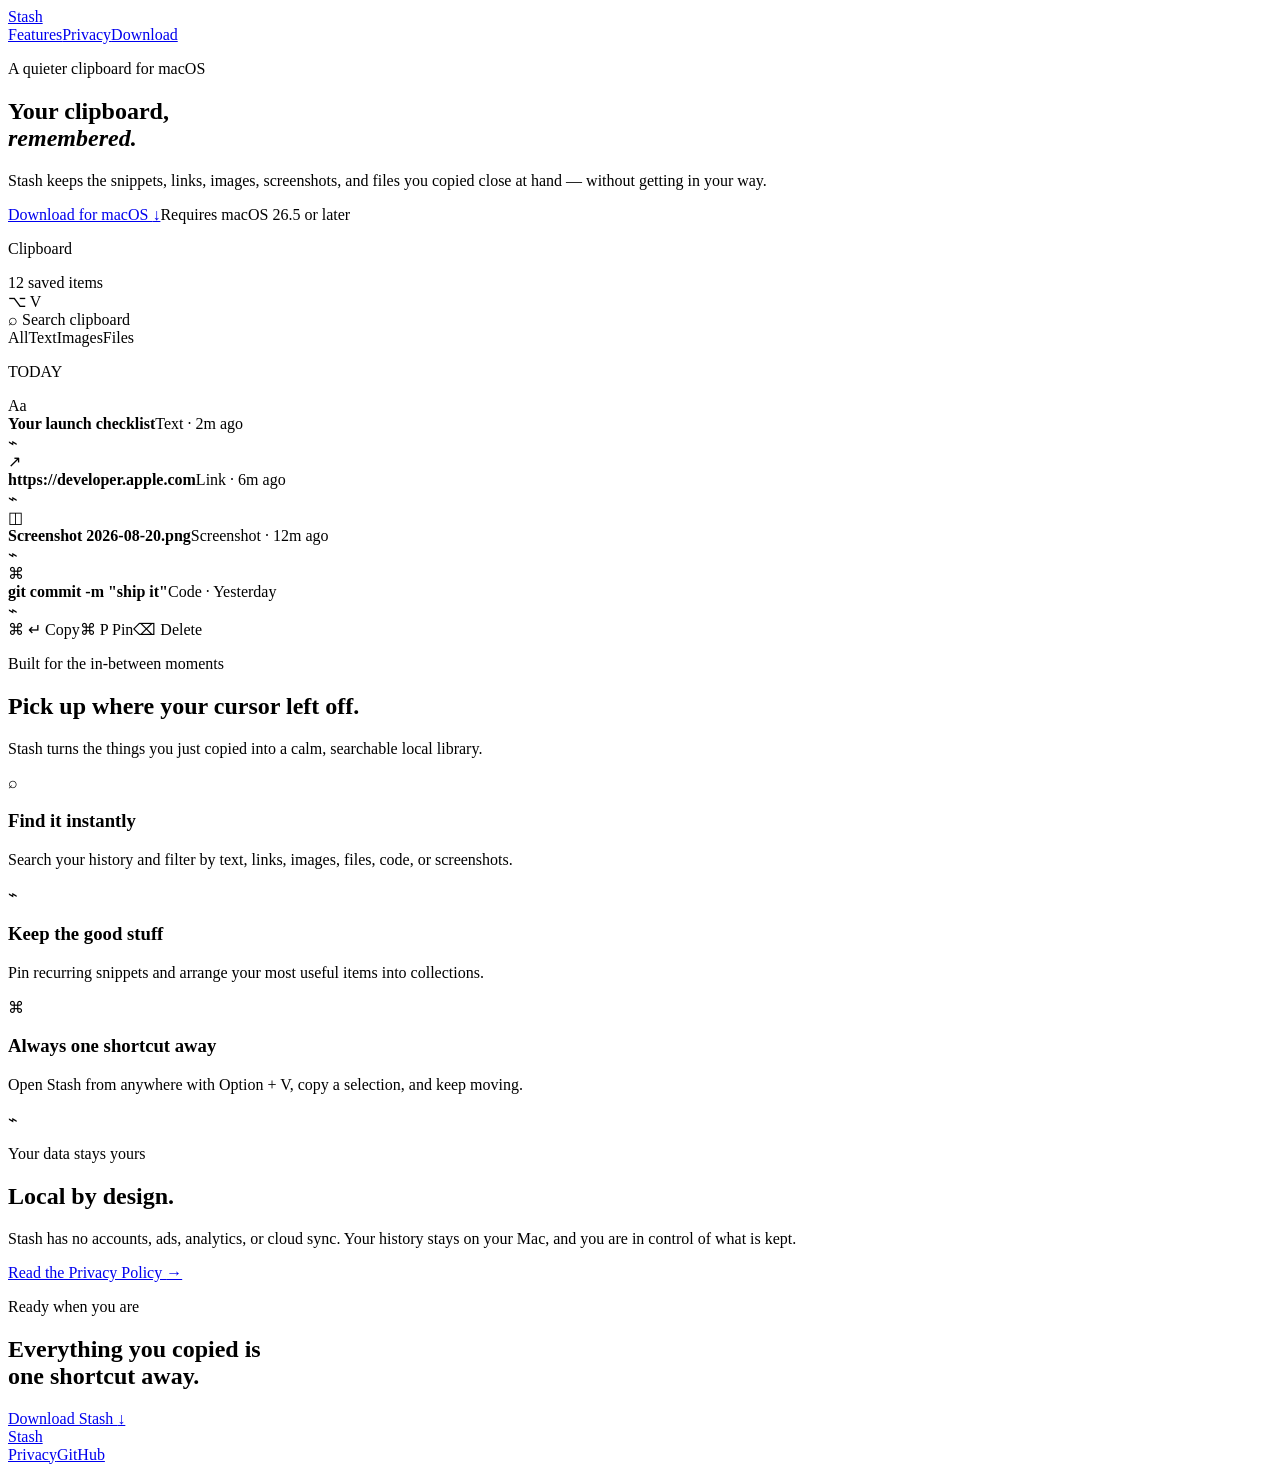
==== commit 96d2b01f: "Corrige caminhos absolutos para o subpath /Stash/ do GitHub Pages" ====
--- a/index.html
+++ b/index.html
@@ -1,2 +1,2 @@
-<!DOCTYPE html><html lang="en"><head><meta charSet="utf-8"/><meta name="viewport" content="width=device-width, initial-scale=1"/><link rel="preload" href="/stash-icon.png" as="image"/><link rel="stylesheet" href="/_next/static/css/index.BGW-is2-.css" data-rsc-css-href="/_next/static/css/index.BGW-is2-.css" data-precedence="vite-rsc/importer-resources"/><link rel="modulepreload" fetchPriority="low" href="/_next/static/chunks/index-Bw-GDjbk.js"/><script src="/_next/static/chunks/rolldown-runtime-C60lm6uB.js" type="module" async=""></script><script src="/_next/static/chunks/framework-BgSIrAUN.js" type="module" async=""></script><link rel="modulepreload" href="/_next/static/chunks/layout-segment-context-5Ky5Viv4.js" crossorigin=""/><title>Stash — Your clipboard, remembered.</title><meta name="description" content="A quiet, local clipboard history for macOS."/><meta property="og:title" content="Stash — Your clipboard, remembered."/><meta property="og:description" content="A quiet, local clipboard history for macOS."/><meta property="og:type" content="website"/><meta property="og:image" content="https://stash-clipboard-macos.ivory-sugar-7739.chatgpt.site/og.png"/><meta name="twitter:card" content="summary_large_image"/><meta name="twitter:title" content="Stash — Your clipboard, remembered."/><meta name="twitter:description" content="A quiet, local clipboard history for macOS."/><meta name="twitter:image" content="https://stash-clipboard-macos.ivory-sugar-7739.chatgpt.site/og.png"/><script>Object.assign(((self[Symbol.for("vinext.navigationRuntime")]??={bootstrap:{routeManifest:null},functions:{}}).bootstrap.rsc??={rsc:[]}),{params:{},nav:{"pathname":"/","searchParams":[]}})</script><link rel="modulepreload" href="/_next/static/chunks/index-Bw-GDjbk.js" />
-</head><body><main><section class="hero-shell"><nav class="nav wrap" aria-label="Main navigation"><a class="brand" href="/" aria-label="Stash home"><img class="brand-icon" src="/stash-icon.png" alt=""/><span>Stash</span></a><div class="nav-links"><a href="#features">Features</a><a href="/privacy">Privacy</a><a class="nav-download" href="https://github.com/Juan-Severiano/Stash/releases/latest/download/Stash.dmg">Download</a></div></nav><div class="hero wrap"><div class="hero-copy"><p class="eyebrow">A quieter clipboard for macOS</p><h1>Your clipboard,<br/><em>remembered.</em></h1><p class="hero-lede">Stash keeps the snippets, links, images, screenshots, and files you copied close at hand — without getting in your way.</p><div class="hero-actions"><a class="button button-primary" href="https://github.com/Juan-Severiano/Stash/releases/latest/download/Stash.dmg">Download for macOS <span aria-hidden="true">↓</span></a><span class="compatibility">Requires macOS 26.5 or later</span></div></div><div class="panel-stage" aria-label="Stash clipboard history preview"><div class="glow glow-one"></div><div class="glow glow-two"></div><div class="clipboard-panel"><div class="panel-title-row"><div><p>Clipboard</p><span>12 saved items</span></div><span class="panel-badge">⌥ V</span></div><div class="search-box"><span>⌕</span> Search clipboard</div><div class="filter-row"><span class="filter-selected">All</span><span>Text</span><span>Images</span><span>Files</span></div><p class="section-label">TODAY</p><div class="item-list"><div class="clipboard-item"><span class="item-icon">Aa</span><div><strong>Your launch checklist</strong><span>Text · 2m ago</span></div><span class="pin">⌁</span></div><div class="clipboard-item"><span class="item-icon">↗</span><div><strong>https://developer.apple.com</strong><span>Link · 6m ago</span></div><span class="pin">⌁</span></div><div class="clipboard-item"><span class="item-icon">◫</span><div><strong>Screenshot 2026-08-20.png</strong><span>Screenshot · 12m ago</span></div><span class="pin">⌁</span></div><div class="clipboard-item"><span class="item-icon">⌘</span><div><strong>git commit -m &quot;ship it&quot;</strong><span>Code · Yesterday</span></div><span class="pin">⌁</span></div></div><div class="panel-footer"><span>⌘ ↵ Copy</span><span>⌘ P Pin</span><span>⌫ Delete</span></div></div></div></div></section><section id="features" class="features wrap"><p class="eyebrow">Built for the in-between moments</p><div class="section-heading"><h2>Pick up where your cursor left off.</h2><p>Stash turns the things you just copied into a calm, searchable local library.</p></div><div class="feature-grid"><article class="feature-card feature-card-blue"><span class="feature-icon">⌕</span><h3>Find it instantly</h3><p>Search your history and filter by text, links, images, files, code, or screenshots.</p></article><article class="feature-card"><span class="feature-icon">⌁</span><h3>Keep the good stuff</h3><p>Pin recurring snippets and arrange your most useful items into collections.</p></article><article class="feature-card"><span class="feature-icon">⌘</span><h3>Always one shortcut away</h3><p>Open Stash from anywhere with Option + V, copy a selection, and keep moving.</p></article></div></section><section class="privacy-band"><div class="privacy-inner wrap"><div class="privacy-symbol" aria-hidden="true">⌁</div><div><p class="eyebrow">Your data stays yours</p><h2>Local by design.</h2><p>Stash has no accounts, ads, analytics, or cloud sync. Your history stays on your Mac, and you are in control of what is kept.</p></div><a class="text-link" href="/privacy">Read the Privacy Policy <span>→</span></a></div></section><section class="download-section wrap"><p class="eyebrow">Ready when you are</p><h2>Everything you copied is<br/>one shortcut away.</h2><a class="button button-primary" href="https://github.com/Juan-Severiano/Stash/releases/latest/download/Stash.dmg">Download Stash <span aria-hidden="true">↓</span></a></section><footer class="footer wrap"><a class="brand" href="/"><img class="brand-icon" src="/stash-icon.png" alt=""/><span>Stash</span></a><div><a href="/privacy">Privacy</a><a href="https://github.com/Juan-Severiano/Stash">GitHub</a></div></footer></main><script type="module" src="/_next/static/chunks/index-Bw-GDjbk.js" id="_R_" async=""></script><script>((self[Symbol.for("vinext.navigationRuntime")]??={bootstrap:{routeManifest:null},functions:{}}).bootstrap.rsc??={rsc:[]}).rsc.push("2:I[\"8c0f216c4604\",[],\"Children\",1]\n")</script><script>((self[Symbol.for("vinext.navigationRuntime")]??={bootstrap:{routeManifest:null},functions:{}}).bootstrap.rsc??={rsc:[]}).rsc.push("3:I[\"593f344dc510\",[],\"GlobalErrorBoundary\",1]\n")</script><script>((self[Symbol.for("vinext.navigationRuntime")]??={bootstrap:{routeManifest:null},functions:{}}).bootstrap.rsc??={rsc:[]}).rsc.push("4:I[\"0b874ad30386\",[],\"default\",1]\n")</script><script>((self[Symbol.for("vinext.navigationRuntime")]??={bootstrap:{routeManifest:null},functions:{}}).bootstrap.rsc??={rsc:[]}).rsc.push("5:I[\"593f344dc510\",[],\"ErrorBoundary\",1]\n")</script><script>((self[Symbol.for("vinext.navigationRuntime")]??={bootstrap:{routeManifest:null},functions:{}}).bootstrap.rsc??={rsc:[]}).rsc.push("6:I[\"15c18cfaeeff\",[],\"LayoutSegmentProvider\",1]\n")</script><script>((self[Symbol.for("vinext.navigationRuntime")]??={bootstrap:{routeManifest:null},functions:{}}).bootstrap.rsc??={rsc:[]}).rsc.push("7:I[\"8c0f216c4604\",[],\"Slot\",1]\n")</script><script>((self[Symbol.for("vinext.navigationRuntime")]??={bootstrap:{routeManifest:null},functions:{}}).bootstrap.rsc??={rsc:[]}).rsc.push("8:I[\"9276801271d6\",[],\"AppRouterScrollTarget\",1]\n")</script><script>((self[Symbol.for("vinext.navigationRuntime")]??={bootstrap:{routeManifest:null},functions:{}}).bootstrap.rsc??={rsc:[]}).rsc.push("9:I[\"593f344dc510\",[],\"RedirectBoundary\",1]\n")</script><script>((self[Symbol.for("vinext.navigationRuntime")]??={bootstrap:{routeManifest:null},functions:{}}).bootstrap.rsc??={rsc:[]}).rsc.push(":HL[\"/_next/static/css/index.BGW-is2-.css\",\"style\"     ]\n")</script><script>((self[Symbol.for("vinext.navigationRuntime")]??={bootstrap:{routeManifest:null},functions:{}}).bootstrap.rsc??={rsc:[]}).rsc.push("0:{\"__route\":\"route:/\",\"__interceptionContext\":null,\"__layoutIds\":[\"layout:/\"],\"__rootLayout\":\"/\",\"__sourcePage\":\"/page\",\"page:/\":\"$L1\",\"layout:/\":[[[[\"$\",\"link\",\"css:/_next/static/css/index.BGW-is2-.css\",{\"rel\":\"stylesheet\",\"precedence\":\"vite-rsc/importer-resources\",\"href\":\"/_next/static/css/index.BGW-is2-.css\",\"data-rsc-css-href\":\"/_next/static/css/index.BGW-is2-.css\"}],\"$undefined\"],[\"$\",\"html\",null,{\"lang\":\"en\",\"children\":[\"$\",\"body\",null,{\"children\":[\"$\",\"$L2\",null,{}]}]}]],null],\"route:/\":[[[\"$\",\"meta\",null,{\"charSet\":\"utf-8\"}],[[\"$\",\"title\",\"0\",{\"children\":\"Stash — Your clipboard, remembered.\"}],[\"$\",\"meta\",\"1\",{\"name\":\"description\",\"content\":\"A quiet, local clipboard history for macOS.\"}],[\"$\",\"meta\",\"2\",{\"property\":\"og:title\",\"content\":\"Stash — Your clipboard, remembered.\"}],[\"$\",\"meta\",\"3\",{\"property\":\"og:description\",\"content\":\"A quiet, local clipboard history for macOS.\"}],[\"$\",\"meta\",\"4\",{\"property\":\"og:type\",\"content\":\"website\"}],[\"$\",\"meta\",\"5\",{\"property\":\"og:image\",\"content\":\"https://stash-clipboard-macos.ivory-sugar-7739.chatgpt.site/og.png\"}],[\"$\",\"meta\",\"6\",{\"name\":\"twitter:card\",\"content\":\"summary_large_image\"}],[\"$\",\"meta\",\"7\",{\"name\":\"twitter:title\",\"content\":\"Stash — Your clipboard, remembered.\"}],[\"$\",\"meta\",\"8\",{\"name\":\"twitter:description\",\"content\":\"A quiet, local clipboard history for macOS.\"}],[\"$\",\"meta\",\"9\",{\"name\":\"twitter:image\",\"content\":\"https://stash-clipboard-macos.ivory-sugar-7739.chatgpt.site/og.png\"}]],[[\"$\",\"meta\",\"0\",{\"name\":\"viewport\",\"content\":\"width=device-width, initial-scale=1\"}]]],[\"$\",\"$L3\",null,{\"fallback\":\"$4\",\"children\":[\"$\",\"$L5\",null,{\"fallback\":\"$4\",\"children\":[\"$\",\"$L6\",null,{\"providerId\":\"layout:/\",\"segmentMap\":{\"children\":[]},\"children\":[\"$\",\"$L7\",null,{\"id\":\"layout:/\",\"parallelSlots\":\"$undefined\",\"children\":[\"$\",\"$L8\",null,{\"children\":[\"$\",\"$L9\",null,{\"children\":[[\"$\",\"$L6\",null,{\"providerId\":\"page:/\",\"segmentMap\":{\"children\":[\"__PAGE__\"]},\"children\":[\"$\",\"$L7\",null,{\"id\":\"page:/\"}]}],null]}]}]}]}]}]}],null,null],\"__layoutFlags\":{\"layout:/\":\"s\"},\"__artifactCompatibility\":{\"schemaVersion\":1,\"graphVersion\":\"app-route-graph:1177fd80f83fa7b0\",\"deploymentVersion\":\"887eb1db-2592-4e6c-a9b5-d853a7f8a466\",\"appElementsSchemaVersion\":1,\"rscPayloadSchemaVersion\":1,\"rootBoundaryId\":\"/\",\"renderEpoch\":null},\"__renderObservation\":{\"schemaVersion\":1,\"output\":{\"kind\":\"app-rsc\",\"mountedSlotsFingerprint\":null,\"renderEpoch\":null,\"rootBoundaryId\":\"/\",\"routeId\":\"route:/\"},\"completeness\":\"partial\",\"boundaryOutcome\":{\"kind\":\"unknown\"},\"requestApis\":[{\"kind\":\"connection\",\"status\":\"unknown\"},{\"kind\":\"cookies\",\"status\":\"unknown\"},{\"kind\":\"draftMode\",\"status\":\"unknown\"},{\"kind\":\"headers\",\"status\":\"unknown\"},{\"kind\":\"params\",\"status\":\"unknown\"},{\"kind\":\"searchParams\",\"status\":\"unknown\"}],\"dynamicFetches\":[],\"cacheTags\":[\"/\",\"_N_T_/\",\"_N_T_/index\",\"_N_T_/layout\",\"_N_T_/page\"],\"pathTags\":[\"/\"],\"cacheability\":\"unknown\",\"downgrade\":{\"target\":\"freshRender\",\"reasons\":[{\"code\":\"CP_DOWNGRADE_CACHEABILITY_UNKNOWN\",\"target\":\"freshRender\"},{\"code\":\"CP_DOWNGRADE_INCOMPLETE_OBSERVATION\",\"completeness\":\"partial\",\"target\":\"freshRender\"},{\"code\":\"CP_DOWNGRADE_UNKNOWN_REQUEST_API\",\"requestApi\":\"connection\",\"target\":\"freshRender\"},{\"code\":\"CP_DOWNGRADE_UNKNOWN_REQUEST_API\",\"requestApi\":\"cookies\",\"target\":\"freshRender\"},{\"code\":\"CP_DOWNGRADE_UNKNOWN_REQUEST_API\",\"requestApi\":\"draftMode\",\"target\":\"freshRender\"},{\"code\":\"CP_DOWNGRADE_UNKNOWN_REQUEST_API\",\"requestApi\":\"headers\",\"target\":\"freshRender\"},{\"code\":\"CP_DOWNGRADE_UNKNOWN_REQUEST_API\",\"requestApi\":\"params\",\"target\":\"freshRender\"},{\"code\":\"CP_DOWNGRADE_UNKNOWN_REQUEST_API\",\"requestApi\":\"searchParams\",\"target\":\"freshRender\"}],\"fallback\":{\"kind\":\"breakerFallback\",\"code\":\"CP_PRIVATE_DYNAMIC_DOWNGRADE\",\"mode\":\"renderFresh\",\"scope\":\"affectedOutput\",\"fields\":{\"reasonCodes\":[\"CP_DOWNGRADE_CACHEABILITY_UNKNOWN\",\"CP_DOWNGRADE_INCOMPLETE_OBSERVATION\",\"CP_DOWNGRADE_UNKNOWN_REQUEST_API\",\"CP_DOWNGRADE_UNKNOWN_REQUEST_API\",\"CP_DOWNGRADE_UNKNOWN_REQUEST_API\",\"CP_DOWNGRADE_UNKNOWN_REQUEST_API\",\"CP_DOWNGRADE_UNKNOWN_REQUEST_API\",\"CP_DOWNGRADE_UNKNOWN_REQUEST_API\"],\"target\":\"freshRender\"}},\"isPublicCacheCandidate\":false}}}\n")</script><script>((self[Symbol.for("vinext.navigationRuntime")]??={bootstrap:{routeManifest:null},functions:{}}).bootstrap.rsc??={rsc:[]}).rsc.push(":HL[\"/stash-icon.png\",\"image\"]\n")</script><script>((self[Symbol.for("vinext.navigationRuntime")]??={bootstrap:{routeManifest:null},functions:{}}).bootstrap.rsc??={rsc:[]}).rsc.push("1:[\"$\",\"main\",null,{\"children\":[[\"$\",\"section\",null,{\"className\":\"hero-shell\",\"children\":[[\"$\",\"nav\",null,{\"className\":\"nav wrap\",\"aria-label\":\"Main navigation\",\"children\":[[\"$\",\"a\",null,{\"className\":\"brand\",\"href\":\"/\",\"aria-label\":\"Stash home\",\"children\":[[\"$\",\"img\",null,{\"className\":\"brand-icon\",\"src\":\"/stash-icon.png\",\"alt\":\"\"}],[\"$\",\"span\",null,{\"children\":\"Stash\"}]]}],[\"$\",\"div\",null,{\"className\":\"nav-links\",\"children\":[[\"$\",\"a\",null,{\"href\":\"#features\",\"children\":\"Features\"}],[\"$\",\"a\",null,{\"href\":\"/privacy\",\"children\":\"Privacy\"}],[\"$\",\"a\",null,{\"className\":\"nav-download\",\"href\":\"https://github.com/Juan-Severiano/Stash/releases/latest/download/Stash.dmg\",\"children\":\"Download\"}]]}]]}],[\"$\",\"div\",null,{\"className\":\"hero wrap\",\"children\":[[\"$\",\"div\",null,{\"className\":\"hero-copy\",\"children\":[[\"$\",\"p\",null,{\"className\":\"eyebrow\",\"children\":\"A quieter clipboard for macOS\"}],[\"$\",\"h1\",null,{\"children\":[\"Your clipboard,\",[\"$\",\"br\",null,{}],[\"$\",\"em\",null,{\"children\":\"remembered.\"}]]}],[\"$\",\"p\",null,{\"className\":\"hero-lede\",\"children\":\"Stash keeps the snippets, links, images, screenshots, and files you copied close at hand — without getting in your way.\"}],[\"$\",\"div\",null,{\"className\":\"hero-actions\",\"children\":[[\"$\",\"a\",null,{\"className\":\"button button-primary\",\"href\":\"https://github.com/Juan-Severiano/Stash/releases/latest/download/Stash.dmg\",\"children\":[\"Download for macOS \",[\"$\",\"span\",null,{\"aria-hidden\":\"true\",\"children\":\"↓\"}]]}],[\"$\",\"span\",null,{\"className\":\"compatibility\",\"children\":\"Requires macOS 26.5 or later\"}]]}]]}],[\"$\",\"div\",null,{\"className\":\"panel-stage\",\"aria-label\":\"Stash clipboard history preview\",\"children\":[[\"$\",\"div\",null,{\"className\":\"glow glow-one\"}],[\"$\",\"div\",null,{\"className\":\"glow glow-two\"}],[\"$\",\"div\",null,{\"className\":\"clipboard-panel\",\"children\":[[\"$\",\"div\",null,{\"className\":\"panel-title-row\",\"children\":[[\"$\",\"div\",null,{\"children\":[[\"$\",\"p\",null,{\"children\":\"Clipboard\"}],[\"$\",\"span\",null,{\"children\":\"12 saved items\"}]]}],[\"$\",\"span\",null,{\"className\":\"panel-badge\",\"children\":\"⌥ V\"}]]}],[\"$\",\"div\",null,{\"className\":\"search-box\",\"children\":[[\"$\",\"span\",null,{\"children\":\"⌕\"}],\" Search clipboard\"]}],[\"$\",\"div\",null,{\"className\":\"filter-row\",\"children\":[[\"$\",\"span\",null,{\"className\":\"filter-selected\",\"children\":\"All\"}],[\"$\",\"span\",null,{\"children\":\"Text\"}],[\"$\",\"span\",null,{\"children\":\"Images\"}],[\"$\",\"span\",null,{\"children\":\"Files\"}]]}],[\"$\",\"p\",null,{\"className\":\"section-label\",\"children\":\"TODAY\"}],[\"$\",\"div\",null,{\"className\":\"item-list\",\"children\":[[\"$\",\"div\",\"Your launch checklist\",{\"className\":\"clipboard-item\",\"children\":[[\"$\",\"span\",null,{\"className\":\"item-icon\",\"children\":\"Aa\"}],[\"$\",\"div\",null,{\"children\":[[\"$\",\"strong\",null,{\"children\":\"Your launch checklist\"}],[\"$\",\"span\",null,{\"children\":\"Text · 2m ago\"}]]}],[\"$\",\"span\",null,{\"className\":\"pin\",\"children\":\"⌁\"}]]}],[\"$\",\"div\",\"https://developer.apple.com\",{\"className\":\"clipboard-item\",\"children\":[[\"$\",\"span\",null,{\"className\":\"item-icon\",\"children\":\"↗\"}],[\"$\",\"div\",null,{\"children\":[[\"$\",\"strong\",null,{\"children\":\"https://developer.apple.com\"}],[\"$\",\"span\",null,{\"children\":\"Link · 6m ago\"}]]}],[\"$\",\"span\",null,{\"className\":\"pin\",\"children\":\"⌁\"}]]}],[\"$\",\"div\",\"Screenshot 2026-08-20.png\",{\"className\":\"clipboard-item\",\"children\":[[\"$\",\"span\",null,{\"className\":\"item-icon\",\"children\":\"◫\"}],[\"$\",\"div\",null,{\"children\":[[\"$\",\"strong\",null,{\"children\":\"Screenshot 2026-08-20.png\"}],[\"$\",\"span\",null,{\"children\":\"Screenshot · 12m ago\"}]]}],[\"$\",\"span\",null,{\"className\":\"pin\",\"children\":\"⌁\"}]]}],[\"$\",\"div\",\"git commit -m \\\"ship it\\\"\",{\"className\":\"clipboard-item\",\"children\":[[\"$\",\"span\",null,{\"className\":\"item-icon\",\"children\":\"⌘\"}],[\"$\",\"div\",null,{\"children\":[[\"$\",\"strong\",null,{\"children\":\"git commit -m \\\"ship it\\\"\"}],[\"$\",\"span\",null,{\"children\":\"Code · Yesterday\"}]]}],[\"$\",\"span\",null,{\"className\":\"pin\",\"children\":\"⌁\"}]]}]]}],[\"$\",\"div\",null,{\"className\":\"panel-footer\",\"children\":[[\"$\",\"span\",null,{\"children\":\"⌘ ↵ Copy\"}],[\"$\",\"span\",null,{\"children\":\"⌘ P Pin\"}],[\"$\",\"span\",null,{\"children\":\"⌫ Delete\"}]]}]]}]]}]]}]]}],[\"$\",\"section\",null,{\"id\":\"features\",\"className\":\"features wrap\",\"children\":[[\"$\",\"p\",null,{\"className\":\"eyebrow\",\"children\":\"Built for the in-between moments\"}],[\"$\",\"div\",null,{\"className\":\"section-heading\",\"children\":[[\"$\",\"h2\",null,{\"children\":\"Pick up where your cursor left off.\"}],[\"$\",\"p\",null,{\"children\":\"Stash turns the things you just copied into a calm, searchable local library.\"}]]}],[\"$\",\"div\",null,{\"className\":\"feature-grid\",\"children\":[[\"$\",\"article\",null,{\"className\":\"feature-card feature-card-blue\",\"children\":[[\"$\",\"span\",null,{\"className\":\"feature-icon\",\"children\":\"⌕\"}],[\"$\",\"h3\",null,{\"children\":\"Find it instantly\"}],[\"$\",\"p\",null,{\"children\":\"Search your history and filter by text, links, images, files, code, or screenshots.\"}]]}],\"$La\",\"$Lb\"]}]]}],\"$Lc\",\"$Ld\",\"$Le\"]}]\n")</script><script>((self[Symbol.for("vinext.navigationRuntime")]??={bootstrap:{routeManifest:null},functions:{}}).bootstrap.rsc??={rsc:[]}).rsc.push("a:[\"$\",\"article\",null,{\"className\":\"feature-card\",\"children\":[[\"$\",\"span\",null,{\"className\":\"feature-icon\",\"children\":\"⌁\"}],[\"$\",\"h3\",null,{\"children\":\"Keep the good stuff\"}],[\"$\",\"p\",null,{\"children\":\"Pin recurring snippets and arrange your most useful items into collections.\"}]]}]\n")</script><script>((self[Symbol.for("vinext.navigationRuntime")]??={bootstrap:{routeManifest:null},functions:{}}).bootstrap.rsc??={rsc:[]}).rsc.push("b:[\"$\",\"article\",null,{\"className\":\"feature-card\",\"children\":[[\"$\",\"span\",null,{\"className\":\"feature-icon\",\"children\":\"⌘\"}],[\"$\",\"h3\",null,{\"children\":\"Always one shortcut away\"}],[\"$\",\"p\",null,{\"children\":\"Open Stash from anywhere with Option + V, copy a selection, and keep moving.\"}]]}]\n")</script><script>((self[Symbol.for("vinext.navigationRuntime")]??={bootstrap:{routeManifest:null},functions:{}}).bootstrap.rsc??={rsc:[]}).rsc.push("c:[\"$\",\"section\",null,{\"className\":\"privacy-band\",\"children\":[\"$\",\"div\",null,{\"className\":\"privacy-inner wrap\",\"children\":[[\"$\",\"div\",null,{\"className\":\"privacy-symbol\",\"aria-hidden\":\"true\",\"children\":\"⌁\"}],[\"$\",\"div\",null,{\"children\":[[\"$\",\"p\",null,{\"className\":\"eyebrow\",\"children\":\"Your data stays yours\"}],[\"$\",\"h2\",null,{\"children\":\"Local by design.\"}],[\"$\",\"p\",null,{\"children\":\"Stash has no accounts, ads, analytics, or cloud sync. Your history stays on your Mac, and you are in control of what is kept.\"}]]}],[\"$\",\"a\",null,{\"className\":\"text-link\",\"href\":\"/privacy\",\"children\":[\"Read the Privacy Policy \",[\"$\",\"span\",null,{\"children\":\"→\"}]]}]]}]}]\n")</script><script>((self[Symbol.for("vinext.navigationRuntime")]??={bootstrap:{routeManifest:null},functions:{}}).bootstrap.rsc??={rsc:[]}).rsc.push("d:[\"$\",\"section\",null,{\"className\":\"download-section wrap\",\"children\":[[\"$\",\"p\",null,{\"className\":\"eyebrow\",\"children\":\"Ready when you are\"}],[\"$\",\"h2\",null,{\"children\":[\"Everything you copied is\",[\"$\",\"br\",null,{}],\"one shortcut away.\"]}],[\"$\",\"a\",null,{\"className\":\"button button-primary\",\"href\":\"https://github.com/Juan-Severiano/Stash/releases/latest/download/Stash.dmg\",\"children\":[\"Download Stash \",[\"$\",\"span\",null,{\"aria-hidden\":\"true\",\"children\":\"↓\"}]]}]]}]\n")</script><script>((self[Symbol.for("vinext.navigationRuntime")]??={bootstrap:{routeManifest:null},functions:{}}).bootstrap.rsc??={rsc:[]}).rsc.push("e:[\"$\",\"footer\",null,{\"className\":\"footer wrap\",\"children\":[[\"$\",\"a\",null,{\"className\":\"brand\",\"href\":\"/\",\"children\":[[\"$\",\"img\",null,{\"className\":\"brand-icon\",\"src\":\"/stash-icon.png\",\"alt\":\"\"}],[\"$\",\"span\",null,{\"children\":\"Stash\"}]]}],[\"$\",\"div\",null,{\"children\":[[\"$\",\"a\",null,{\"href\":\"/privacy\",\"children\":\"Privacy\"}],[\"$\",\"a\",null,{\"href\":\"https://github.com/Juan-Severiano/Stash\",\"children\":\"GitHub\"}]]}]]}]\n")</script><script>Object.assign(((self[Symbol.for("vinext.navigationRuntime")]??={bootstrap:{routeManifest:null},functions:{}}).bootstrap.rsc??={rsc:[]}),{"initialCacheKind":"static"});((self[Symbol.for("vinext.navigationRuntime")]??={bootstrap:{routeManifest:null},functions:{}}).bootstrap.rsc??={rsc:[]}).done=true</script></body></html>+<!DOCTYPE html><html lang="en"><head><meta charSet="utf-8"/><meta name="viewport" content="width=device-width, initial-scale=1"/><link rel="preload" href="/Stash/stash-icon.png" as="image"/><link rel="stylesheet" href="/Stash/_next/static/css/index.BGW-is2-.css" data-rsc-css-href="/Stash/_next/static/css/index.BGW-is2-.css" data-precedence="vite-rsc/importer-resources"/><link rel="modulepreload" fetchPriority="low" href="/Stash/_next/static/chunks/index-Bw-GDjbk.js"/><script src="/Stash/_next/static/chunks/rolldown-runtime-C60lm6uB.js" type="module" async=""></script><script src="/Stash/_next/static/chunks/framework-BgSIrAUN.js" type="module" async=""></script><link rel="modulepreload" href="/Stash/_next/static/chunks/layout-segment-context-5Ky5Viv4.js" crossorigin=""/><title>Stash — Your clipboard, remembered.</title><meta name="description" content="A quiet, local clipboard history for macOS."/><meta property="og:title" content="Stash — Your clipboard, remembered."/><meta property="og:description" content="A quiet, local clipboard history for macOS."/><meta property="og:type" content="website"/><meta property="og:image" content="https://stash-clipboard-macos.ivory-sugar-7739.chatgpt.site/og.png"/><meta name="twitter:card" content="summary_large_image"/><meta name="twitter:title" content="Stash — Your clipboard, remembered."/><meta name="twitter:description" content="A quiet, local clipboard history for macOS."/><meta name="twitter:image" content="https://stash-clipboard-macos.ivory-sugar-7739.chatgpt.site/og.png"/><script>Object.assign(((self[Symbol.for("vinext.navigationRuntime")]??={bootstrap:{routeManifest:null},functions:{}}).bootstrap.rsc??={rsc:[]}),{params:{},nav:{"pathname":"/","searchParams":[]}})</script><link rel="modulepreload" href="/Stash/_next/static/chunks/index-Bw-GDjbk.js" />
+</head><body><main><section class="hero-shell"><nav class="nav wrap" aria-label="Main navigation"><a class="brand" href="/Stash/" aria-label="Stash home"><img class="brand-icon" src="/Stash/stash-icon.png" alt=""/><span>Stash</span></a><div class="nav-links"><a href="#features">Features</a><a href="/Stash/privacy/">Privacy</a><a class="nav-download" href="https://github.com/Juan-Severiano/Stash/releases/latest/download/Stash.dmg">Download</a></div></nav><div class="hero wrap"><div class="hero-copy"><p class="eyebrow">A quieter clipboard for macOS</p><h1>Your clipboard,<br/><em>remembered.</em></h1><p class="hero-lede">Stash keeps the snippets, links, images, screenshots, and files you copied close at hand — without getting in your way.</p><div class="hero-actions"><a class="button button-primary" href="https://github.com/Juan-Severiano/Stash/releases/latest/download/Stash.dmg">Download for macOS <span aria-hidden="true">↓</span></a><span class="compatibility">Requires macOS 26.5 or later</span></div></div><div class="panel-stage" aria-label="Stash clipboard history preview"><div class="glow glow-one"></div><div class="glow glow-two"></div><div class="clipboard-panel"><div class="panel-title-row"><div><p>Clipboard</p><span>12 saved items</span></div><span class="panel-badge">⌥ V</span></div><div class="search-box"><span>⌕</span> Search clipboard</div><div class="filter-row"><span class="filter-selected">All</span><span>Text</span><span>Images</span><span>Files</span></div><p class="section-label">TODAY</p><div class="item-list"><div class="clipboard-item"><span class="item-icon">Aa</span><div><strong>Your launch checklist</strong><span>Text · 2m ago</span></div><span class="pin">⌁</span></div><div class="clipboard-item"><span class="item-icon">↗</span><div><strong>https://developer.apple.com</strong><span>Link · 6m ago</span></div><span class="pin">⌁</span></div><div class="clipboard-item"><span class="item-icon">◫</span><div><strong>Screenshot 2026-08-20.png</strong><span>Screenshot · 12m ago</span></div><span class="pin">⌁</span></div><div class="clipboard-item"><span class="item-icon">⌘</span><div><strong>git commit -m &quot;ship it&quot;</strong><span>Code · Yesterday</span></div><span class="pin">⌁</span></div></div><div class="panel-footer"><span>⌘ ↵ Copy</span><span>⌘ P Pin</span><span>⌫ Delete</span></div></div></div></div></section><section id="features" class="features wrap"><p class="eyebrow">Built for the in-between moments</p><div class="section-heading"><h2>Pick up where your cursor left off.</h2><p>Stash turns the things you just copied into a calm, searchable local library.</p></div><div class="feature-grid"><article class="feature-card feature-card-blue"><span class="feature-icon">⌕</span><h3>Find it instantly</h3><p>Search your history and filter by text, links, images, files, code, or screenshots.</p></article><article class="feature-card"><span class="feature-icon">⌁</span><h3>Keep the good stuff</h3><p>Pin recurring snippets and arrange your most useful items into collections.</p></article><article class="feature-card"><span class="feature-icon">⌘</span><h3>Always one shortcut away</h3><p>Open Stash from anywhere with Option + V, copy a selection, and keep moving.</p></article></div></section><section class="privacy-band"><div class="privacy-inner wrap"><div class="privacy-symbol" aria-hidden="true">⌁</div><div><p class="eyebrow">Your data stays yours</p><h2>Local by design.</h2><p>Stash has no accounts, ads, analytics, or cloud sync. Your history stays on your Mac, and you are in control of what is kept.</p></div><a class="text-link" href="/Stash/privacy/">Read the Privacy Policy <span>→</span></a></div></section><section class="download-section wrap"><p class="eyebrow">Ready when you are</p><h2>Everything you copied is<br/>one shortcut away.</h2><a class="button button-primary" href="https://github.com/Juan-Severiano/Stash/releases/latest/download/Stash.dmg">Download Stash <span aria-hidden="true">↓</span></a></section><footer class="footer wrap"><a class="brand" href="/Stash/"><img class="brand-icon" src="/Stash/stash-icon.png" alt=""/><span>Stash</span></a><div><a href="/Stash/privacy/">Privacy</a><a href="https://github.com/Juan-Severiano/Stash">GitHub</a></div></footer></main><script type="module" src="/Stash/_next/static/chunks/index-Bw-GDjbk.js" id="_R_" async=""></script><script>((self[Symbol.for("vinext.navigationRuntime")]??={bootstrap:{routeManifest:null},functions:{}}).bootstrap.rsc??={rsc:[]}).rsc.push("2:I[\"8c0f216c4604\",[],\"Children\",1]\n")</script><script>((self[Symbol.for("vinext.navigationRuntime")]??={bootstrap:{routeManifest:null},functions:{}}).bootstrap.rsc??={rsc:[]}).rsc.push("3:I[\"593f344dc510\",[],\"GlobalErrorBoundary\",1]\n")</script><script>((self[Symbol.for("vinext.navigationRuntime")]??={bootstrap:{routeManifest:null},functions:{}}).bootstrap.rsc??={rsc:[]}).rsc.push("4:I[\"0b874ad30386\",[],\"default\",1]\n")</script><script>((self[Symbol.for("vinext.navigationRuntime")]??={bootstrap:{routeManifest:null},functions:{}}).bootstrap.rsc??={rsc:[]}).rsc.push("5:I[\"593f344dc510\",[],\"ErrorBoundary\",1]\n")</script><script>((self[Symbol.for("vinext.navigationRuntime")]??={bootstrap:{routeManifest:null},functions:{}}).bootstrap.rsc??={rsc:[]}).rsc.push("6:I[\"15c18cfaeeff\",[],\"LayoutSegmentProvider\",1]\n")</script><script>((self[Symbol.for("vinext.navigationRuntime")]??={bootstrap:{routeManifest:null},functions:{}}).bootstrap.rsc??={rsc:[]}).rsc.push("7:I[\"8c0f216c4604\",[],\"Slot\",1]\n")</script><script>((self[Symbol.for("vinext.navigationRuntime")]??={bootstrap:{routeManifest:null},functions:{}}).bootstrap.rsc??={rsc:[]}).rsc.push("8:I[\"9276801271d6\",[],\"AppRouterScrollTarget\",1]\n")</script><script>((self[Symbol.for("vinext.navigationRuntime")]??={bootstrap:{routeManifest:null},functions:{}}).bootstrap.rsc??={rsc:[]}).rsc.push("9:I[\"593f344dc510\",[],\"RedirectBoundary\",1]\n")</script><script>((self[Symbol.for("vinext.navigationRuntime")]??={bootstrap:{routeManifest:null},functions:{}}).bootstrap.rsc??={rsc:[]}).rsc.push(":HL[\"/_next/static/css/index.BGW-is2-.css\",\"style\"     ]\n")</script><script>((self[Symbol.for("vinext.navigationRuntime")]??={bootstrap:{routeManifest:null},functions:{}}).bootstrap.rsc??={rsc:[]}).rsc.push("0:{\"__route\":\"route:/\",\"__interceptionContext\":null,\"__layoutIds\":[\"layout:/\"],\"__rootLayout\":\"/\",\"__sourcePage\":\"/page\",\"page:/\":\"$L1\",\"layout:/\":[[[[\"$\",\"link\",\"css:/_next/static/css/index.BGW-is2-.css\",{\"rel\":\"stylesheet\",\"precedence\":\"vite-rsc/importer-resources\",\"href\":\"/_next/static/css/index.BGW-is2-.css\",\"data-rsc-css-href\":\"/_next/static/css/index.BGW-is2-.css\"}],\"$undefined\"],[\"$\",\"html\",null,{\"lang\":\"en\",\"children\":[\"$\",\"body\",null,{\"children\":[\"$\",\"$L2\",null,{}]}]}]],null],\"route:/\":[[[\"$\",\"meta\",null,{\"charSet\":\"utf-8\"}],[[\"$\",\"title\",\"0\",{\"children\":\"Stash — Your clipboard, remembered.\"}],[\"$\",\"meta\",\"1\",{\"name\":\"description\",\"content\":\"A quiet, local clipboard history for macOS.\"}],[\"$\",\"meta\",\"2\",{\"property\":\"og:title\",\"content\":\"Stash — Your clipboard, remembered.\"}],[\"$\",\"meta\",\"3\",{\"property\":\"og:description\",\"content\":\"A quiet, local clipboard history for macOS.\"}],[\"$\",\"meta\",\"4\",{\"property\":\"og:type\",\"content\":\"website\"}],[\"$\",\"meta\",\"5\",{\"property\":\"og:image\",\"content\":\"https://stash-clipboard-macos.ivory-sugar-7739.chatgpt.site/og.png\"}],[\"$\",\"meta\",\"6\",{\"name\":\"twitter:card\",\"content\":\"summary_large_image\"}],[\"$\",\"meta\",\"7\",{\"name\":\"twitter:title\",\"content\":\"Stash — Your clipboard, remembered.\"}],[\"$\",\"meta\",\"8\",{\"name\":\"twitter:description\",\"content\":\"A quiet, local clipboard history for macOS.\"}],[\"$\",\"meta\",\"9\",{\"name\":\"twitter:image\",\"content\":\"https://stash-clipboard-macos.ivory-sugar-7739.chatgpt.site/og.png\"}]],[[\"$\",\"meta\",\"0\",{\"name\":\"viewport\",\"content\":\"width=device-width, initial-scale=1\"}]]],[\"$\",\"$L3\",null,{\"fallback\":\"$4\",\"children\":[\"$\",\"$L5\",null,{\"fallback\":\"$4\",\"children\":[\"$\",\"$L6\",null,{\"providerId\":\"layout:/\",\"segmentMap\":{\"children\":[]},\"children\":[\"$\",\"$L7\",null,{\"id\":\"layout:/\",\"parallelSlots\":\"$undefined\",\"children\":[\"$\",\"$L8\",null,{\"children\":[\"$\",\"$L9\",null,{\"children\":[[\"$\",\"$L6\",null,{\"providerId\":\"page:/\",\"segmentMap\":{\"children\":[\"__PAGE__\"]},\"children\":[\"$\",\"$L7\",null,{\"id\":\"page:/\"}]}],null]}]}]}]}]}]}],null,null],\"__layoutFlags\":{\"layout:/\":\"s\"},\"__artifactCompatibility\":{\"schemaVersion\":1,\"graphVersion\":\"app-route-graph:1177fd80f83fa7b0\",\"deploymentVersion\":\"887eb1db-2592-4e6c-a9b5-d853a7f8a466\",\"appElementsSchemaVersion\":1,\"rscPayloadSchemaVersion\":1,\"rootBoundaryId\":\"/\",\"renderEpoch\":null},\"__renderObservation\":{\"schemaVersion\":1,\"output\":{\"kind\":\"app-rsc\",\"mountedSlotsFingerprint\":null,\"renderEpoch\":null,\"rootBoundaryId\":\"/\",\"routeId\":\"route:/\"},\"completeness\":\"partial\",\"boundaryOutcome\":{\"kind\":\"unknown\"},\"requestApis\":[{\"kind\":\"connection\",\"status\":\"unknown\"},{\"kind\":\"cookies\",\"status\":\"unknown\"},{\"kind\":\"draftMode\",\"status\":\"unknown\"},{\"kind\":\"headers\",\"status\":\"unknown\"},{\"kind\":\"params\",\"status\":\"unknown\"},{\"kind\":\"searchParams\",\"status\":\"unknown\"}],\"dynamicFetches\":[],\"cacheTags\":[\"/\",\"_N_T_/\",\"_N_T_/index\",\"_N_T_/layout\",\"_N_T_/page\"],\"pathTags\":[\"/\"],\"cacheability\":\"unknown\",\"downgrade\":{\"target\":\"freshRender\",\"reasons\":[{\"code\":\"CP_DOWNGRADE_CACHEABILITY_UNKNOWN\",\"target\":\"freshRender\"},{\"code\":\"CP_DOWNGRADE_INCOMPLETE_OBSERVATION\",\"completeness\":\"partial\",\"target\":\"freshRender\"},{\"code\":\"CP_DOWNGRADE_UNKNOWN_REQUEST_API\",\"requestApi\":\"connection\",\"target\":\"freshRender\"},{\"code\":\"CP_DOWNGRADE_UNKNOWN_REQUEST_API\",\"requestApi\":\"cookies\",\"target\":\"freshRender\"},{\"code\":\"CP_DOWNGRADE_UNKNOWN_REQUEST_API\",\"requestApi\":\"draftMode\",\"target\":\"freshRender\"},{\"code\":\"CP_DOWNGRADE_UNKNOWN_REQUEST_API\",\"requestApi\":\"headers\",\"target\":\"freshRender\"},{\"code\":\"CP_DOWNGRADE_UNKNOWN_REQUEST_API\",\"requestApi\":\"params\",\"target\":\"freshRender\"},{\"code\":\"CP_DOWNGRADE_UNKNOWN_REQUEST_API\",\"requestApi\":\"searchParams\",\"target\":\"freshRender\"}],\"fallback\":{\"kind\":\"breakerFallback\",\"code\":\"CP_PRIVATE_DYNAMIC_DOWNGRADE\",\"mode\":\"renderFresh\",\"scope\":\"affectedOutput\",\"fields\":{\"reasonCodes\":[\"CP_DOWNGRADE_CACHEABILITY_UNKNOWN\",\"CP_DOWNGRADE_INCOMPLETE_OBSERVATION\",\"CP_DOWNGRADE_UNKNOWN_REQUEST_API\",\"CP_DOWNGRADE_UNKNOWN_REQUEST_API\",\"CP_DOWNGRADE_UNKNOWN_REQUEST_API\",\"CP_DOWNGRADE_UNKNOWN_REQUEST_API\",\"CP_DOWNGRADE_UNKNOWN_REQUEST_API\",\"CP_DOWNGRADE_UNKNOWN_REQUEST_API\"],\"target\":\"freshRender\"}},\"isPublicCacheCandidate\":false}}}\n")</script><script>((self[Symbol.for("vinext.navigationRuntime")]??={bootstrap:{routeManifest:null},functions:{}}).bootstrap.rsc??={rsc:[]}).rsc.push(":HL[\"/stash-icon.png\",\"image\"]\n")</script><script>((self[Symbol.for("vinext.navigationRuntime")]??={bootstrap:{routeManifest:null},functions:{}}).bootstrap.rsc??={rsc:[]}).rsc.push("1:[\"$\",\"main\",null,{\"children\":[[\"$\",\"section\",null,{\"className\":\"hero-shell\",\"children\":[[\"$\",\"nav\",null,{\"className\":\"nav wrap\",\"aria-label\":\"Main navigation\",\"children\":[[\"$\",\"a\",null,{\"className\":\"brand\",\"href\":\"/\",\"aria-label\":\"Stash home\",\"children\":[[\"$\",\"img\",null,{\"className\":\"brand-icon\",\"src\":\"/stash-icon.png\",\"alt\":\"\"}],[\"$\",\"span\",null,{\"children\":\"Stash\"}]]}],[\"$\",\"div\",null,{\"className\":\"nav-links\",\"children\":[[\"$\",\"a\",null,{\"href\":\"#features\",\"children\":\"Features\"}],[\"$\",\"a\",null,{\"href\":\"/privacy\",\"children\":\"Privacy\"}],[\"$\",\"a\",null,{\"className\":\"nav-download\",\"href\":\"https://github.com/Juan-Severiano/Stash/releases/latest/download/Stash.dmg\",\"children\":\"Download\"}]]}]]}],[\"$\",\"div\",null,{\"className\":\"hero wrap\",\"children\":[[\"$\",\"div\",null,{\"className\":\"hero-copy\",\"children\":[[\"$\",\"p\",null,{\"className\":\"eyebrow\",\"children\":\"A quieter clipboard for macOS\"}],[\"$\",\"h1\",null,{\"children\":[\"Your clipboard,\",[\"$\",\"br\",null,{}],[\"$\",\"em\",null,{\"children\":\"remembered.\"}]]}],[\"$\",\"p\",null,{\"className\":\"hero-lede\",\"children\":\"Stash keeps the snippets, links, images, screenshots, and files you copied close at hand — without getting in your way.\"}],[\"$\",\"div\",null,{\"className\":\"hero-actions\",\"children\":[[\"$\",\"a\",null,{\"className\":\"button button-primary\",\"href\":\"https://github.com/Juan-Severiano/Stash/releases/latest/download/Stash.dmg\",\"children\":[\"Download for macOS \",[\"$\",\"span\",null,{\"aria-hidden\":\"true\",\"children\":\"↓\"}]]}],[\"$\",\"span\",null,{\"className\":\"compatibility\",\"children\":\"Requires macOS 26.5 or later\"}]]}]]}],[\"$\",\"div\",null,{\"className\":\"panel-stage\",\"aria-label\":\"Stash clipboard history preview\",\"children\":[[\"$\",\"div\",null,{\"className\":\"glow glow-one\"}],[\"$\",\"div\",null,{\"className\":\"glow glow-two\"}],[\"$\",\"div\",null,{\"className\":\"clipboard-panel\",\"children\":[[\"$\",\"div\",null,{\"className\":\"panel-title-row\",\"children\":[[\"$\",\"div\",null,{\"children\":[[\"$\",\"p\",null,{\"children\":\"Clipboard\"}],[\"$\",\"span\",null,{\"children\":\"12 saved items\"}]]}],[\"$\",\"span\",null,{\"className\":\"panel-badge\",\"children\":\"⌥ V\"}]]}],[\"$\",\"div\",null,{\"className\":\"search-box\",\"children\":[[\"$\",\"span\",null,{\"children\":\"⌕\"}],\" Search clipboard\"]}],[\"$\",\"div\",null,{\"className\":\"filter-row\",\"children\":[[\"$\",\"span\",null,{\"className\":\"filter-selected\",\"children\":\"All\"}],[\"$\",\"span\",null,{\"children\":\"Text\"}],[\"$\",\"span\",null,{\"children\":\"Images\"}],[\"$\",\"span\",null,{\"children\":\"Files\"}]]}],[\"$\",\"p\",null,{\"className\":\"section-label\",\"children\":\"TODAY\"}],[\"$\",\"div\",null,{\"className\":\"item-list\",\"children\":[[\"$\",\"div\",\"Your launch checklist\",{\"className\":\"clipboard-item\",\"children\":[[\"$\",\"span\",null,{\"className\":\"item-icon\",\"children\":\"Aa\"}],[\"$\",\"div\",null,{\"children\":[[\"$\",\"strong\",null,{\"children\":\"Your launch checklist\"}],[\"$\",\"span\",null,{\"children\":\"Text · 2m ago\"}]]}],[\"$\",\"span\",null,{\"className\":\"pin\",\"children\":\"⌁\"}]]}],[\"$\",\"div\",\"https://developer.apple.com\",{\"className\":\"clipboard-item\",\"children\":[[\"$\",\"span\",null,{\"className\":\"item-icon\",\"children\":\"↗\"}],[\"$\",\"div\",null,{\"children\":[[\"$\",\"strong\",null,{\"children\":\"https://developer.apple.com\"}],[\"$\",\"span\",null,{\"children\":\"Link · 6m ago\"}]]}],[\"$\",\"span\",null,{\"className\":\"pin\",\"children\":\"⌁\"}]]}],[\"$\",\"div\",\"Screenshot 2026-08-20.png\",{\"className\":\"clipboard-item\",\"children\":[[\"$\",\"span\",null,{\"className\":\"item-icon\",\"children\":\"◫\"}],[\"$\",\"div\",null,{\"children\":[[\"$\",\"strong\",null,{\"children\":\"Screenshot 2026-08-20.png\"}],[\"$\",\"span\",null,{\"children\":\"Screenshot · 12m ago\"}]]}],[\"$\",\"span\",null,{\"className\":\"pin\",\"children\":\"⌁\"}]]}],[\"$\",\"div\",\"git commit -m \\\"ship it\\\"\",{\"className\":\"clipboard-item\",\"children\":[[\"$\",\"span\",null,{\"className\":\"item-icon\",\"children\":\"⌘\"}],[\"$\",\"div\",null,{\"children\":[[\"$\",\"strong\",null,{\"children\":\"git commit -m \\\"ship it\\\"\"}],[\"$\",\"span\",null,{\"children\":\"Code · Yesterday\"}]]}],[\"$\",\"span\",null,{\"className\":\"pin\",\"children\":\"⌁\"}]]}]]}],[\"$\",\"div\",null,{\"className\":\"panel-footer\",\"children\":[[\"$\",\"span\",null,{\"children\":\"⌘ ↵ Copy\"}],[\"$\",\"span\",null,{\"children\":\"⌘ P Pin\"}],[\"$\",\"span\",null,{\"children\":\"⌫ Delete\"}]]}]]}]]}]]}]]}],[\"$\",\"section\",null,{\"id\":\"features\",\"className\":\"features wrap\",\"children\":[[\"$\",\"p\",null,{\"className\":\"eyebrow\",\"children\":\"Built for the in-between moments\"}],[\"$\",\"div\",null,{\"className\":\"section-heading\",\"children\":[[\"$\",\"h2\",null,{\"children\":\"Pick up where your cursor left off.\"}],[\"$\",\"p\",null,{\"children\":\"Stash turns the things you just copied into a calm, searchable local library.\"}]]}],[\"$\",\"div\",null,{\"className\":\"feature-grid\",\"children\":[[\"$\",\"article\",null,{\"className\":\"feature-card feature-card-blue\",\"children\":[[\"$\",\"span\",null,{\"className\":\"feature-icon\",\"children\":\"⌕\"}],[\"$\",\"h3\",null,{\"children\":\"Find it instantly\"}],[\"$\",\"p\",null,{\"children\":\"Search your history and filter by text, links, images, files, code, or screenshots.\"}]]}],\"$La\",\"$Lb\"]}]]}],\"$Lc\",\"$Ld\",\"$Le\"]}]\n")</script><script>((self[Symbol.for("vinext.navigationRuntime")]??={bootstrap:{routeManifest:null},functions:{}}).bootstrap.rsc??={rsc:[]}).rsc.push("a:[\"$\",\"article\",null,{\"className\":\"feature-card\",\"children\":[[\"$\",\"span\",null,{\"className\":\"feature-icon\",\"children\":\"⌁\"}],[\"$\",\"h3\",null,{\"children\":\"Keep the good stuff\"}],[\"$\",\"p\",null,{\"children\":\"Pin recurring snippets and arrange your most useful items into collections.\"}]]}]\n")</script><script>((self[Symbol.for("vinext.navigationRuntime")]??={bootstrap:{routeManifest:null},functions:{}}).bootstrap.rsc??={rsc:[]}).rsc.push("b:[\"$\",\"article\",null,{\"className\":\"feature-card\",\"children\":[[\"$\",\"span\",null,{\"className\":\"feature-icon\",\"children\":\"⌘\"}],[\"$\",\"h3\",null,{\"children\":\"Always one shortcut away\"}],[\"$\",\"p\",null,{\"children\":\"Open Stash from anywhere with Option + V, copy a selection, and keep moving.\"}]]}]\n")</script><script>((self[Symbol.for("vinext.navigationRuntime")]??={bootstrap:{routeManifest:null},functions:{}}).bootstrap.rsc??={rsc:[]}).rsc.push("c:[\"$\",\"section\",null,{\"className\":\"privacy-band\",\"children\":[\"$\",\"div\",null,{\"className\":\"privacy-inner wrap\",\"children\":[[\"$\",\"div\",null,{\"className\":\"privacy-symbol\",\"aria-hidden\":\"true\",\"children\":\"⌁\"}],[\"$\",\"div\",null,{\"children\":[[\"$\",\"p\",null,{\"className\":\"eyebrow\",\"children\":\"Your data stays yours\"}],[\"$\",\"h2\",null,{\"children\":\"Local by design.\"}],[\"$\",\"p\",null,{\"children\":\"Stash has no accounts, ads, analytics, or cloud sync. Your history stays on your Mac, and you are in control of what is kept.\"}]]}],[\"$\",\"a\",null,{\"className\":\"text-link\",\"href\":\"/privacy\",\"children\":[\"Read the Privacy Policy \",[\"$\",\"span\",null,{\"children\":\"→\"}]]}]]}]}]\n")</script><script>((self[Symbol.for("vinext.navigationRuntime")]??={bootstrap:{routeManifest:null},functions:{}}).bootstrap.rsc??={rsc:[]}).rsc.push("d:[\"$\",\"section\",null,{\"className\":\"download-section wrap\",\"children\":[[\"$\",\"p\",null,{\"className\":\"eyebrow\",\"children\":\"Ready when you are\"}],[\"$\",\"h2\",null,{\"children\":[\"Everything you copied is\",[\"$\",\"br\",null,{}],\"one shortcut away.\"]}],[\"$\",\"a\",null,{\"className\":\"button button-primary\",\"href\":\"https://github.com/Juan-Severiano/Stash/releases/latest/download/Stash.dmg\",\"children\":[\"Download Stash \",[\"$\",\"span\",null,{\"aria-hidden\":\"true\",\"children\":\"↓\"}]]}]]}]\n")</script><script>((self[Symbol.for("vinext.navigationRuntime")]??={bootstrap:{routeManifest:null},functions:{}}).bootstrap.rsc??={rsc:[]}).rsc.push("e:[\"$\",\"footer\",null,{\"className\":\"footer wrap\",\"children\":[[\"$\",\"a\",null,{\"className\":\"brand\",\"href\":\"/\",\"children\":[[\"$\",\"img\",null,{\"className\":\"brand-icon\",\"src\":\"/stash-icon.png\",\"alt\":\"\"}],[\"$\",\"span\",null,{\"children\":\"Stash\"}]]}],[\"$\",\"div\",null,{\"children\":[[\"$\",\"a\",null,{\"href\":\"/privacy\",\"children\":\"Privacy\"}],[\"$\",\"a\",null,{\"href\":\"https://github.com/Juan-Severiano/Stash\",\"children\":\"GitHub\"}]]}]]}]\n")</script><script>Object.assign(((self[Symbol.for("vinext.navigationRuntime")]??={bootstrap:{routeManifest:null},functions:{}}).bootstrap.rsc??={rsc:[]}),{"initialCacheKind":"static"});((self[Symbol.for("vinext.navigationRuntime")]??={bootstrap:{routeManifest:null},functions:{}}).bootstrap.rsc??={rsc:[]}).done=true</script></body></html>
